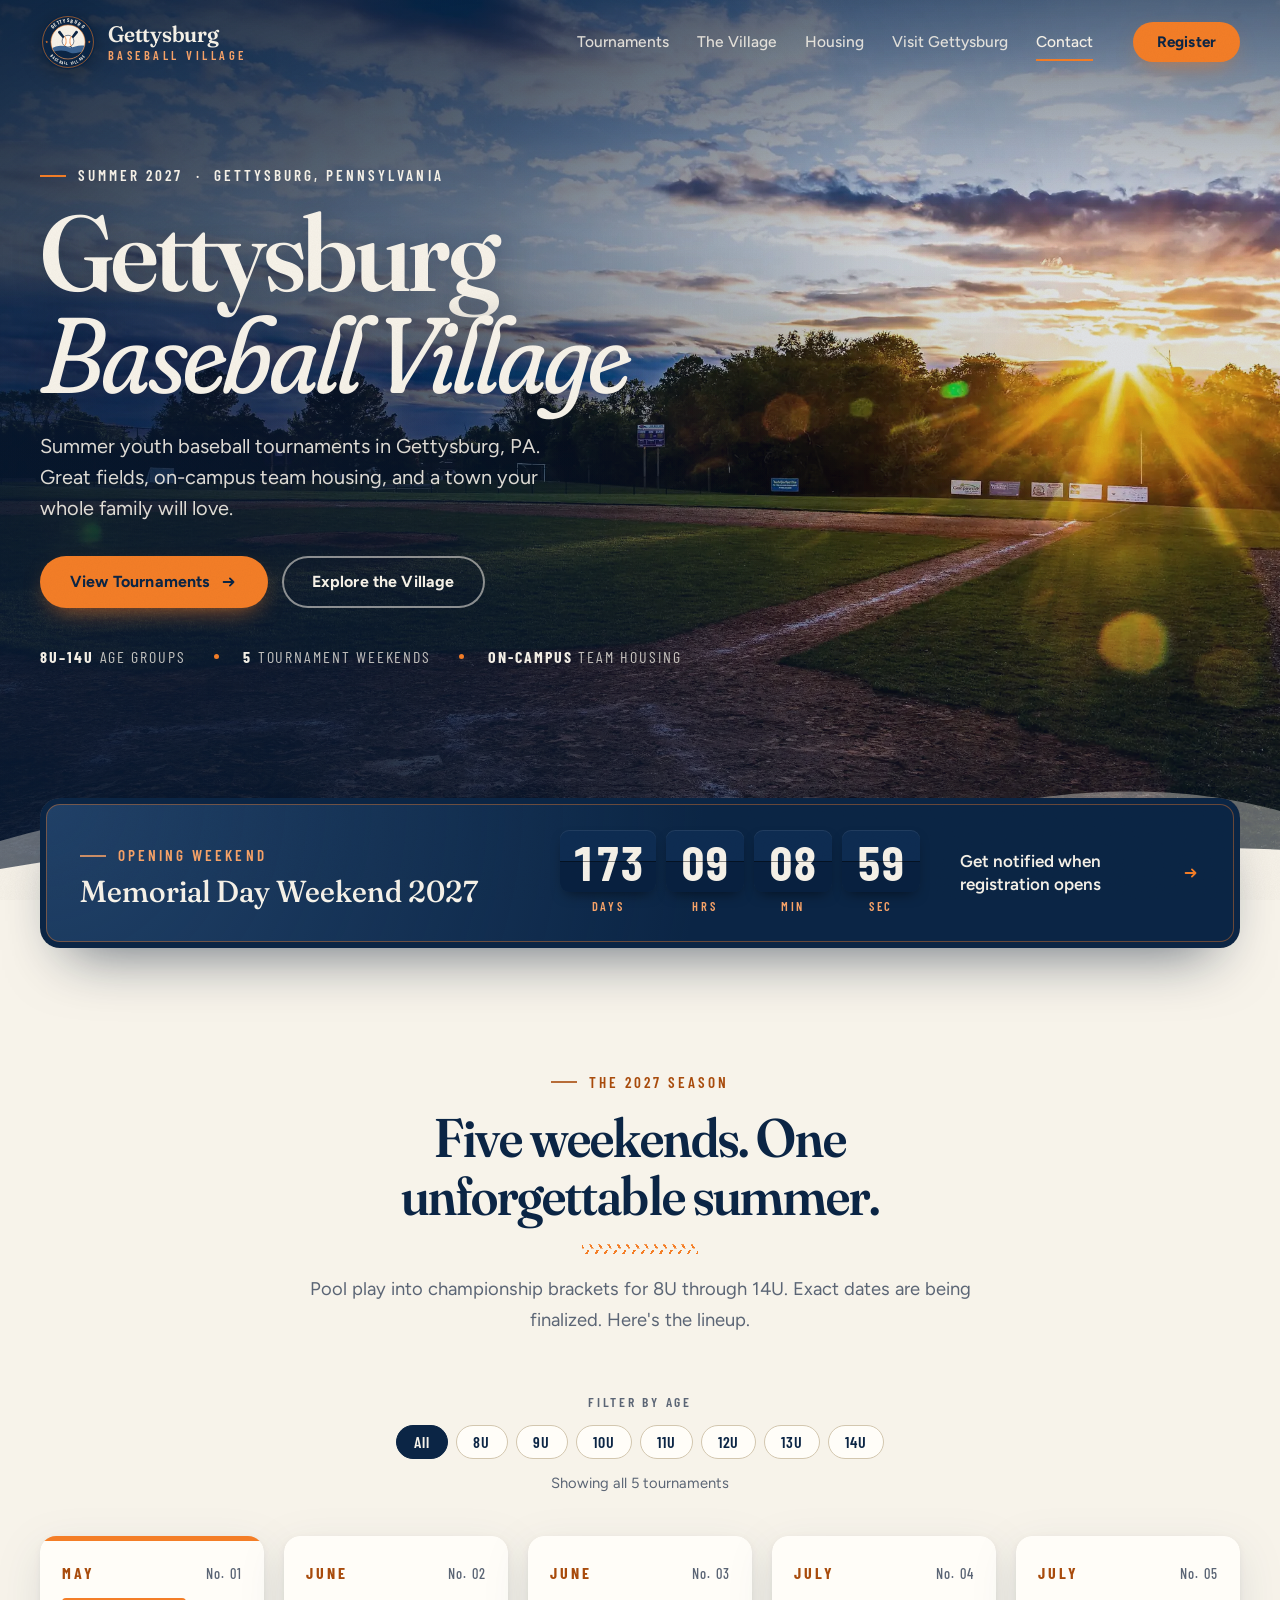
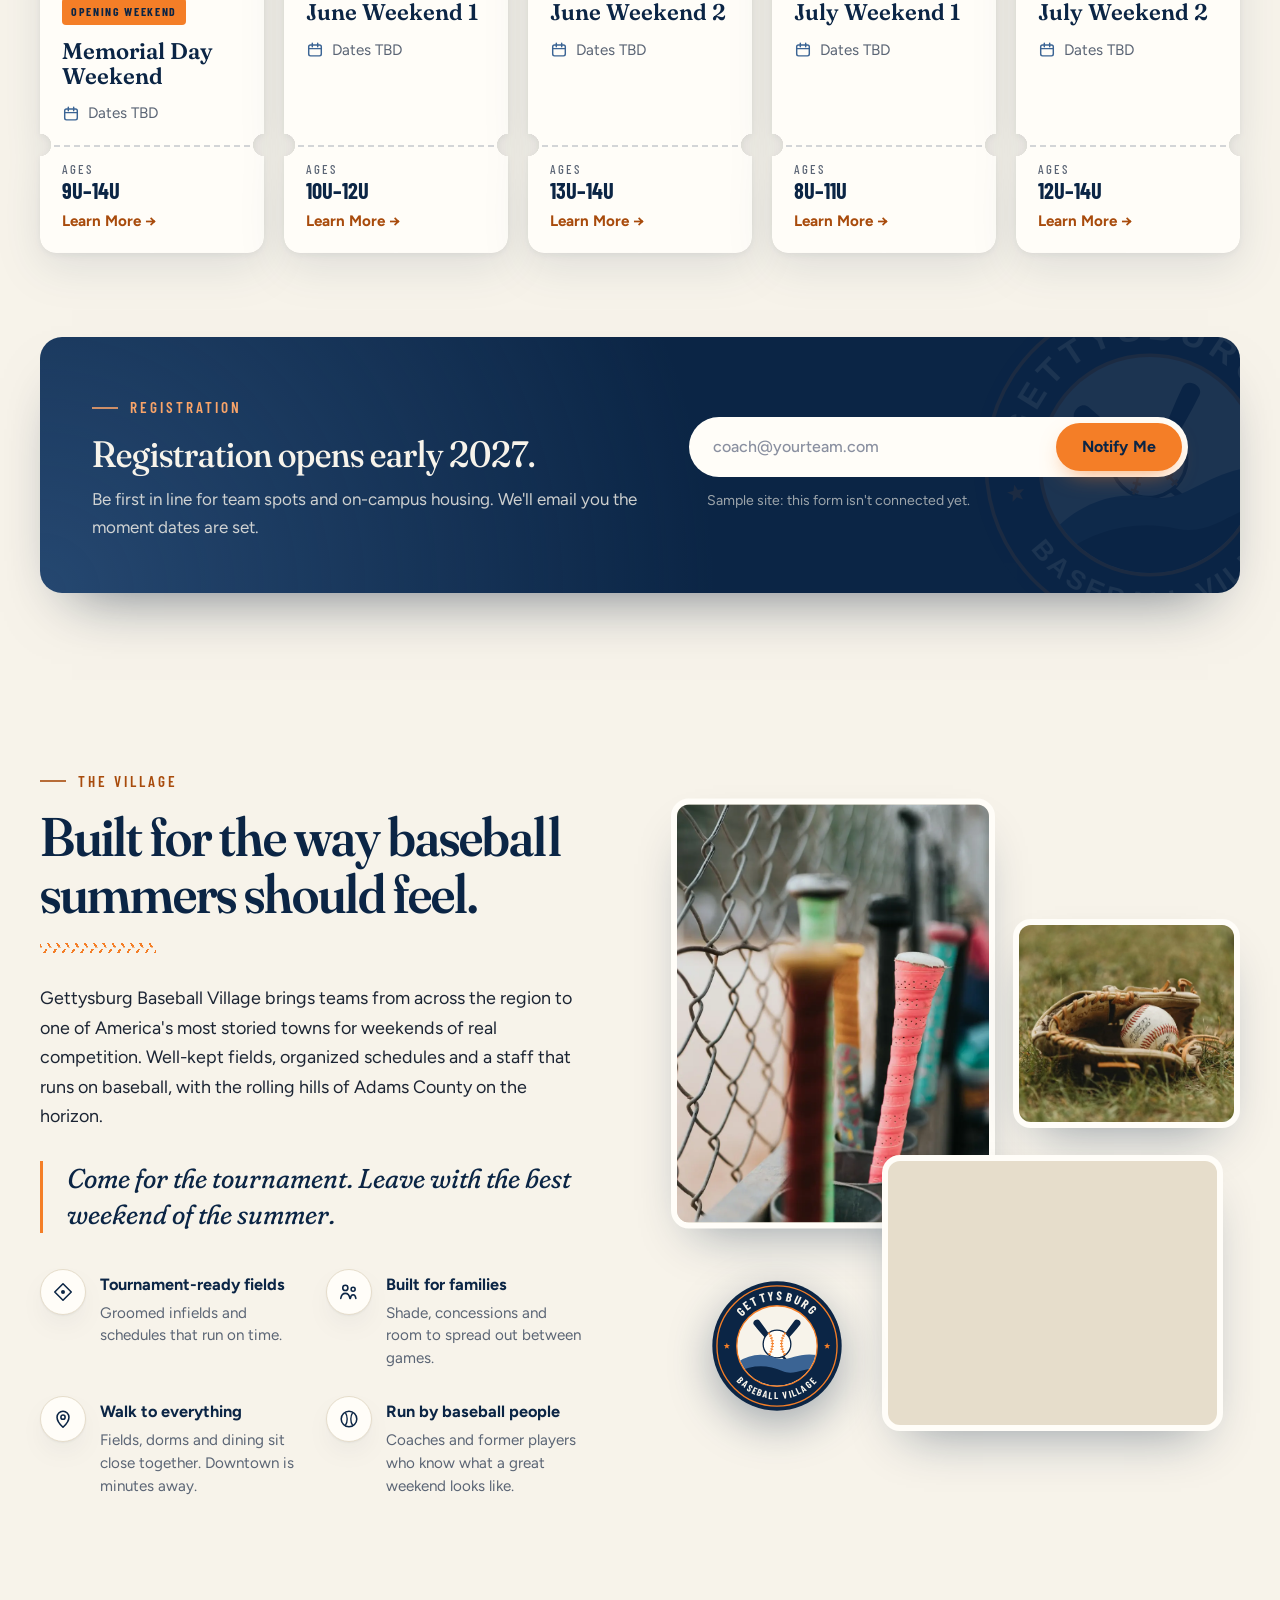
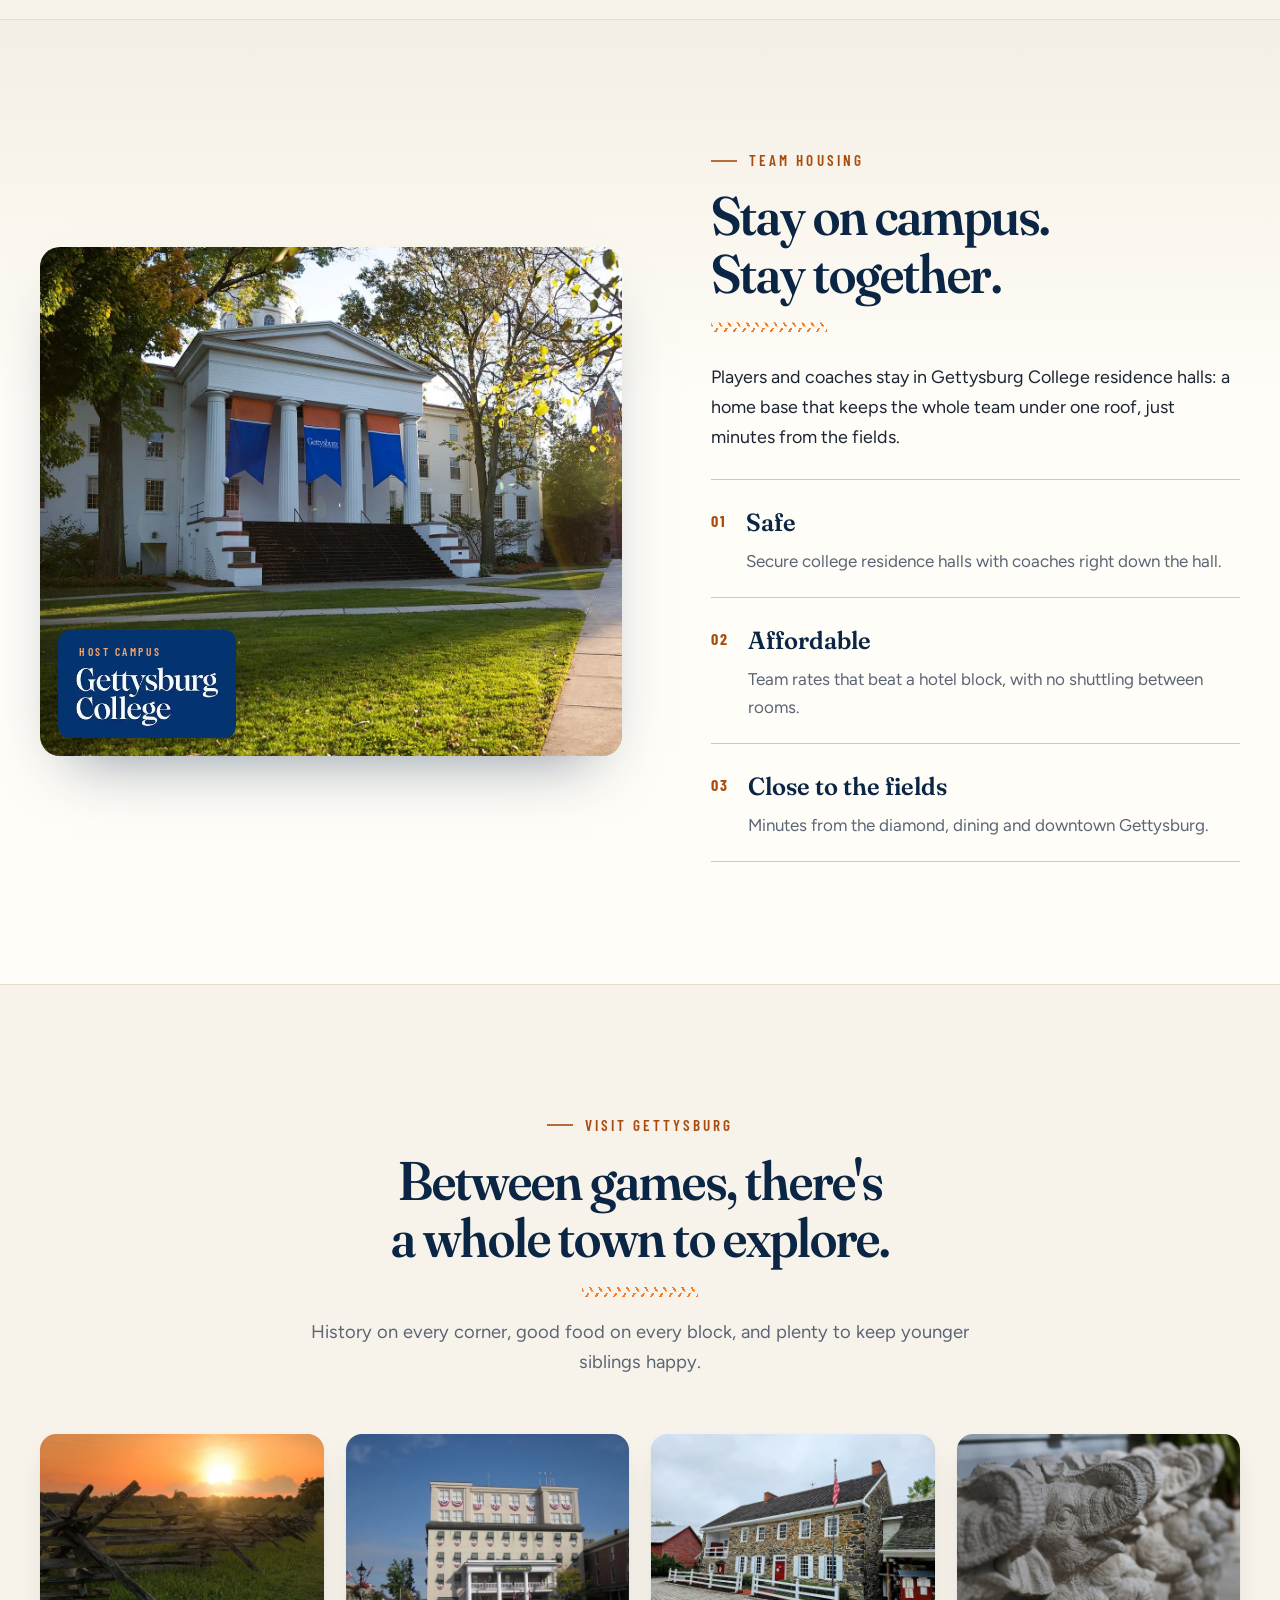
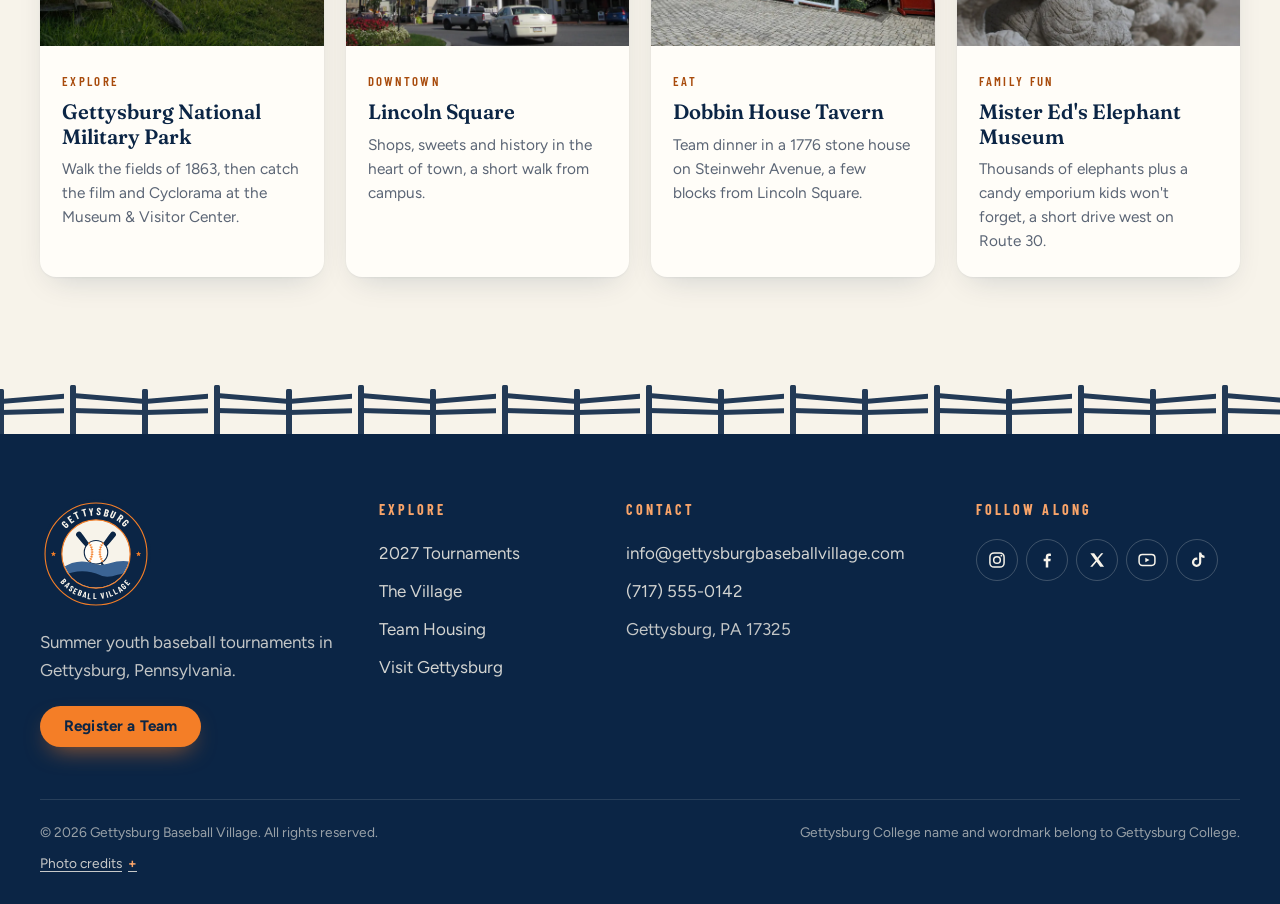
==== index.html @ ecc91bde "Gettysburg Baseball Village sample homepage One-page static site for a summer youth baseball tournam" ====
<!DOCTYPE html>
<html lang="en">
<head>
  <meta charset="UTF-8" />
  <meta name="viewport" content="width=device-width, initial-scale=1.0" />
  <meta name="theme-color" content="#0B2545" />
  <title>Gettysburg Baseball Village | Summer Youth Baseball Tournaments in Gettysburg, PA</title>
  <meta name="description" content="Five summer tournament weekends for 8U–14U teams in Gettysburg, PA. Tournament-ready fields, on-campus team housing at Gettysburg College, and a historic town families love." />
  <script>document.documentElement.classList.add('js');</script>

  <link rel="preconnect" href="https://fonts.googleapis.com" />
  <link rel="preconnect" href="https://fonts.gstatic.com" crossorigin />
  <link href="https://fonts.googleapis.com/css2?family=Barlow+Condensed:wght@500;600;700&family=Figtree:ital,wght@0,400..700;1,400..500&family=Fraunces:ital,opsz,wght,SOFT@0,9..144,300..800,0..100;1,9..144,300..700,0..100&display=swap" rel="stylesheet" />
  <link rel="preload" as="image" href="images/hero.webp" fetchpriority="high" />
  <link rel="stylesheet" href="css/styles.css" />

  <link rel="icon" type="image/svg+xml" href="./favicon.svg" />
  <link rel="icon" type="image/png" sizes="32x32" href="./favicon-32.png" />
  <link rel="apple-touch-icon" sizes="180x180" href="./apple-touch-icon.png" />

  <meta property="og:type" content="website" />
  <meta property="og:site_name" content="Gettysburg Baseball Village" />
  <meta property="og:title" content="Gettysburg Baseball Village | Summer Youth Baseball Tournaments" />
  <meta property="og:description" content="Five 2027 tournament weekends for 8U–14U. Great fields, on-campus team housing, and a town your whole family will love." />
  <meta property="og:url" content="https://ethan-goldstein.github.io/Gettysburg-Baseball-Village/" />
  <meta property="og:image" content="https://ethan-goldstein.github.io/Gettysburg-Baseball-Village/og.jpg" />
  <meta property="og:image:type" content="image/jpeg" />
  <meta property="og:image:width" content="1200" />
  <meta property="og:image:height" content="630" />
  <meta property="og:image:alt" content="Gettysburg Baseball Village badge over a ballfield at golden hour" />
  <meta name="twitter:card" content="summary_large_image" />
  <meta name="twitter:title" content="Gettysburg Baseball Village | Summer Youth Baseball Tournaments" />
  <meta name="twitter:description" content="Five 2027 tournament weekends for 8U–14U in Gettysburg, PA." />
  <meta name="twitter:image" content="https://ethan-goldstein.github.io/Gettysburg-Baseball-Village/og.jpg" />
  <meta name="twitter:image:alt" content="Gettysburg Baseball Village badge over a ballfield at golden hour" />
</head>
<body>
  <!-- Badge symbol, reused in header, footer and dialog -->
  <svg width="0" height="0" style="position:absolute" aria-hidden="true" focusable="false">
    <defs>
      <clipPath id="gbv-inner"><circle cx="100" cy="100" r="60"/></clipPath>
      <path id="gbv-arc-top" d="M30.5 100a69.5 69.5 0 0 1 139 0"/>
      <path id="gbv-arc-bottom" d="M19 100a81 81 0 0 0 162 0"/>
      <path id="gbv-star" d="M0-5l1.23 3.3 3.53.15L2 .65l.94 3.4L0 2.1l-2.94 1.95.94-3.4-2.76-2.2 3.53-.15z"/>
      <path id="gbv-bat" d="M-1.8 56V14c0-20-3.4-44-3.4-64 0-6 10.4-6 10.4 0 0 20-3.4 44-3.4 64v42z"/>
    </defs>
    <symbol id="gbv-badge" viewBox="0 0 200 200">
      <circle cx="100" cy="100" r="98" fill="#0B2545"/>
      <circle cx="100" cy="100" r="91" fill="none" stroke="#F47E27" stroke-width="2"/>
      <circle cx="100" cy="100" r="61" fill="#F7F3EA"/>
      <g clip-path="url(#gbv-inner)">
        <g fill="#0B2545">
          <g transform="translate(100 104) rotate(38)"><use href="#gbv-bat"/><ellipse cy="57" rx="3.6" ry="2.2"/></g>
          <g transform="translate(100 104) rotate(-38)"><use href="#gbv-bat"/><ellipse cy="57" rx="3.6" ry="2.2"/></g>
        </g>
        <circle cx="100" cy="97" r="21" fill="#FFFDF8" stroke="#0B2545" stroke-width="2"/>
        <g fill="none" stroke="#F47E27">
          <path d="M87.5 80c7.5 10 7.5 24 0 34M112.5 80c-7.5 10-7.5 24 0 34" stroke-width="1.4"/>
          <path d="M87.5 80c7.5 10 7.5 24 0 34M112.5 80c-7.5 10-7.5 24 0 34" stroke-width="4.6" stroke-dasharray="1.5 2.7"/>
        </g>
        <path fill="#3B6494" d="M38 126c20-14 40-16 60-8 18 7 34-10 64-4v56H38z"/>
        <path fill="#0B2545" d="M38 140c24-12 48-12 70-2 18 8 34-6 54-4v36H38z"/>
      </g>
      <circle cx="100" cy="100" r="61" fill="none" stroke="#F47E27" stroke-width="2"/>
      <g font-family="'Barlow Condensed','Arial Narrow',sans-serif" font-weight="700" fill="#F7F3EA" text-anchor="middle">
        <text font-size="19" letter-spacing="3.2"><textPath href="#gbv-arc-top" startOffset="50%">GETTYSBURG</textPath></text>
        <text font-size="15" letter-spacing="2.4"><textPath href="#gbv-arc-bottom" startOffset="50%">BASEBALL VILLAGE</textPath></text>
      </g>
      <g fill="#F47E27"><use href="#gbv-star" x="24" y="100"/><use href="#gbv-star" x="176" y="100"/></g>
    </symbol>
  </svg>

  <a href="#main" class="skip-link">Skip to main content</a>
  <div class="scroll-progress" aria-hidden="true"><span id="scrollProgress"></span></div>

  <!-- ============ HEADER ============ -->
  <header class="site-header" id="siteHeader">
    <div class="container header-inner">
      <a href="#top" class="brand" aria-label="Gettysburg Baseball Village, back to top">
        <svg class="brand-badge" aria-hidden="true"><use href="#gbv-badge"/></svg>
        <span class="brand-text">
          <span class="brand-name">Gettysburg</span>
          <span class="brand-sub">Baseball Village</span>
        </span>
      </a>

      <nav class="main-nav" aria-label="Primary">
        <ul>
          <li><a href="#tournaments">Tournaments</a></li>
          <li><a href="#village">The Village</a></li>
          <li><a href="#housing">Housing</a></li>
          <li><a href="#visit">Visit Gettysburg</a></li>
          <li><a href="#contact">Contact</a></li>
        </ul>
      </nav>

      <a href="#register" class="btn btn-orange btn-sm header-cta">Register</a>

      <button class="menu-toggle" id="menuToggle" aria-expanded="false" aria-controls="mobileMenu">
        <span class="sr-only">Open menu</span>
        <span class="menu-bars" aria-hidden="true"><span></span><span></span></span>
      </button>
    </div>
  </header>

  <div class="mobile-menu" id="mobileMenu" hidden>
    <nav aria-label="Mobile">
      <ul>
        <li><a href="#tournaments">Tournaments</a></li>
        <li><a href="#village">The Village</a></li>
        <li><a href="#housing">Housing</a></li>
        <li><a href="#visit">Visit Gettysburg</a></li>
        <li><a href="#contact">Contact</a></li>
      </ul>
      <a href="#register" class="btn btn-orange">Register a Team</a>
    </nav>
  </div>

  <main id="main">
    <!-- ============ HERO ============ -->
    <section class="hero" id="top" aria-labelledby="hero-title">
      <div class="hero-media" data-parallax="0.25">
        <img src="images/hero.webp" alt="Golden-hour sun setting behind the trees beyond a baseball infield" width="2400" height="1600" fetchpriority="high" decoding="async" />
      </div>
      <div class="hero-shade" aria-hidden="true"></div>

      <div class="container hero-content">
        <p class="eyebrow eyebrow-light hero-anim" style="--i:0">Summer 2027 &nbsp;·&nbsp; Gettysburg, Pennsylvania</p>
        <h1 id="hero-title" class="hero-title hero-anim" style="--i:1">
          <span>Gettysburg</span>
          <em>Baseball Village</em>
        </h1>
        <p class="hero-tagline hero-anim" style="--i:2">Summer youth baseball tournaments in Gettysburg, PA. Great fields, on-campus team housing, and a town your whole family will love.</p>
        <div class="hero-actions hero-anim" style="--i:3">
          <a href="#tournaments" class="btn btn-orange">View Tournaments
            <svg class="btn-arrow" viewBox="0 0 20 20" aria-hidden="true"><path d="M4 10h11m-4-4 4 4-4 4" fill="none" stroke="currentColor" stroke-width="2" stroke-linecap="round" stroke-linejoin="round"/></svg>
          </a>
          <a href="#village" class="btn btn-ghost">Explore the Village</a>
        </div>
        <ul class="hero-facts hero-anim" style="--i:4">
          <li><strong>8U–14U</strong> age groups</li>
          <li><strong>5</strong> tournament weekends</li>
          <li><strong>On-campus</strong> team housing</li>
        </ul>
      </div>

      <svg class="hero-hills" viewBox="0 0 1440 160" preserveAspectRatio="none" aria-hidden="true">
        <path class="hill-back" data-parallax="-0.06" d="M0 92c120-34 260-58 420-40 150 17 250 52 410 46 170-6 270-58 420-62 80-2 140 8 190 22V360H0z"/>
        <path class="hill-front" d="M0 124c160-30 320-36 480-18 140 15 260 38 420 30 180-9 330-46 540-34V160H0z"/>
      </svg>
    </section>

    <!-- ============ COUNTDOWN ============ -->
    <section class="countdown-wrap" aria-labelledby="countdown-title">
      <div class="container">
        <div class="scoreboard reveal" id="scoreboard">
          <div class="scoreboard-label">
            <p class="eyebrow eyebrow-orange">Opening Weekend</p>
            <h2 id="countdown-title" class="scoreboard-title">Memorial Day Weekend 2027</h2>
          </div>
          <div class="scoreboard-tiles" id="countdown" role="timer" aria-label="Time until opening weekend">
            <div class="tile"><span class="tile-num" data-unit="days">---</span><span class="tile-label">Days</span></div>
            <div class="tile"><span class="tile-num" data-unit="hours">--</span><span class="tile-label">Hrs</span></div>
            <div class="tile"><span class="tile-num" data-unit="minutes">--</span><span class="tile-label">Min</span></div>
            <div class="tile"><span class="tile-num" data-unit="seconds">--</span><span class="tile-label">Sec</span></div>
          </div>
          <a href="#register" class="scoreboard-link">Get notified when registration opens
            <svg viewBox="0 0 20 20" aria-hidden="true"><path d="M4 10h11m-4-4 4 4-4 4" fill="none" stroke="currentColor" stroke-width="2" stroke-linecap="round" stroke-linejoin="round"/></svg>
          </a>
        </div>
      </div>
    </section>

    <!-- ============ TOURNAMENTS ============ -->
    <section class="section tournaments" id="tournaments" aria-labelledby="tournaments-title">
      <div class="container">
        <header class="section-head reveal">
          <p class="eyebrow">The 2027 Season</p>
          <h2 id="tournaments-title" class="section-title">Five weekends. One unforgettable summer.</h2>
          <span class="stitch" aria-hidden="true"></span>
          <p class="section-lead">Pool play into championship brackets for 8U through 14U. Exact dates are being finalized. Here's the lineup.</p>
        </header>

        <div class="age-filter reveal" role="group" aria-label="Filter tournaments by age group">
          <span class="age-filter-label">Filter by age</span>
          <div class="chips" id="ageChips">
            <button class="chip is-active" aria-pressed="true" data-age="all">All</button>
            <button class="chip" aria-pressed="false" data-age="8">8U</button>
            <button class="chip" aria-pressed="false" data-age="9">9U</button>
            <button class="chip" aria-pressed="false" data-age="10">10U</button>
            <button class="chip" aria-pressed="false" data-age="11">11U</button>
            <button class="chip" aria-pressed="false" data-age="12">12U</button>
            <button class="chip" aria-pressed="false" data-age="13">13U</button>
            <button class="chip" aria-pressed="false" data-age="14">14U</button>
          </div>
          <p class="filter-status" id="filterStatus" aria-live="polite">Showing all 5 tournaments</p>
        </div>

        <ol class="tickets" id="tickets">
          <li class="ticket-wrap reveal" style="--d:0" data-min="9" data-max="14">
            <article class="ticket is-featured">
              <div class="ticket-main">
                <div class="ticket-top"><span class="ticket-month">May</span><span class="ticket-no">No. 01</span></div>
                <span class="ticket-flag">Opening Weekend</span>
                <h3 class="ticket-name">Memorial Day Weekend</h3>
                <p class="ticket-date"><svg viewBox="0 0 20 20" aria-hidden="true"><rect x="3" y="4.5" width="14" height="12" rx="2" fill="none" stroke="currentColor" stroke-width="1.6"/><path d="M3 8.5h14M7 2.5v4M13 2.5v4" stroke="currentColor" stroke-width="1.6" stroke-linecap="round"/></svg>Dates TBD</p>
              </div>
              <div class="ticket-stub">
                <p class="ticket-ages"><span>Ages</span> 9U–14U</p>
                <a href="#register" class="ticket-more" data-tournament="0">Learn More <span aria-hidden="true">→</span><span class="sr-only"> about Memorial Day Weekend</span></a>
              </div>
            </article>
          </li>
          <li class="ticket-wrap reveal" style="--d:1" data-min="10" data-max="12">
            <article class="ticket">
              <div class="ticket-main">
                <div class="ticket-top"><span class="ticket-month">June</span><span class="ticket-no">No. 02</span></div>
                <h3 class="ticket-name">June Weekend&nbsp;1</h3>
                <p class="ticket-date"><svg viewBox="0 0 20 20" aria-hidden="true"><rect x="3" y="4.5" width="14" height="12" rx="2" fill="none" stroke="currentColor" stroke-width="1.6"/><path d="M3 8.5h14M7 2.5v4M13 2.5v4" stroke="currentColor" stroke-width="1.6" stroke-linecap="round"/></svg>Dates TBD</p>
              </div>
              <div class="ticket-stub">
                <p class="ticket-ages"><span>Ages</span> 10U–12U</p>
                <a href="#register" class="ticket-more" data-tournament="1">Learn More <span aria-hidden="true">→</span><span class="sr-only"> about June Weekend 1</span></a>
              </div>
            </article>
          </li>
          <li class="ticket-wrap reveal" style="--d:2" data-min="13" data-max="14">
            <article class="ticket">
              <div class="ticket-main">
                <div class="ticket-top"><span class="ticket-month">June</span><span class="ticket-no">No. 03</span></div>
                <h3 class="ticket-name">June Weekend&nbsp;2</h3>
                <p class="ticket-date"><svg viewBox="0 0 20 20" aria-hidden="true"><rect x="3" y="4.5" width="14" height="12" rx="2" fill="none" stroke="currentColor" stroke-width="1.6"/><path d="M3 8.5h14M7 2.5v4M13 2.5v4" stroke="currentColor" stroke-width="1.6" stroke-linecap="round"/></svg>Dates TBD</p>
              </div>
              <div class="ticket-stub">
                <p class="ticket-ages"><span>Ages</span> 13U–14U</p>
                <a href="#register" class="ticket-more" data-tournament="2">Learn More <span aria-hidden="true">→</span><span class="sr-only"> about June Weekend 2</span></a>
              </div>
            </article>
          </li>
          <li class="ticket-wrap reveal" style="--d:3" data-min="8" data-max="11">
            <article class="ticket">
              <div class="ticket-main">
                <div class="ticket-top"><span class="ticket-month">July</span><span class="ticket-no">No. 04</span></div>
                <h3 class="ticket-name">July Weekend&nbsp;1</h3>
                <p class="ticket-date"><svg viewBox="0 0 20 20" aria-hidden="true"><rect x="3" y="4.5" width="14" height="12" rx="2" fill="none" stroke="currentColor" stroke-width="1.6"/><path d="M3 8.5h14M7 2.5v4M13 2.5v4" stroke="currentColor" stroke-width="1.6" stroke-linecap="round"/></svg>Dates TBD</p>
              </div>
              <div class="ticket-stub">
                <p class="ticket-ages"><span>Ages</span> 8U–11U</p>
                <a href="#register" class="ticket-more" data-tournament="3">Learn More <span aria-hidden="true">→</span><span class="sr-only"> about July Weekend 1</span></a>
              </div>
            </article>
          </li>
          <li class="ticket-wrap reveal" style="--d:4" data-min="12" data-max="14">
            <article class="ticket">
              <div class="ticket-main">
                <div class="ticket-top"><span class="ticket-month">July</span><span class="ticket-no">No. 05</span></div>
                <h3 class="ticket-name">July Weekend&nbsp;2</h3>
                <p class="ticket-date"><svg viewBox="0 0 20 20" aria-hidden="true"><rect x="3" y="4.5" width="14" height="12" rx="2" fill="none" stroke="currentColor" stroke-width="1.6"/><path d="M3 8.5h14M7 2.5v4M13 2.5v4" stroke="currentColor" stroke-width="1.6" stroke-linecap="round"/></svg>Dates TBD</p>
              </div>
              <div class="ticket-stub">
                <p class="ticket-ages"><span>Ages</span> 12U–14U</p>
                <a href="#register" class="ticket-more" data-tournament="4">Learn More <span aria-hidden="true">→</span><span class="sr-only"> about July Weekend 2</span></a>
              </div>
            </article>
          </li>
        </ol>

        <!-- Register band (target of every Register button) -->
        <div class="register reveal" id="register">
          <div class="register-copy">
            <p class="eyebrow eyebrow-orange">Registration</p>
            <h3 class="register-title">Registration opens early 2027.</h3>
            <p>Be first in line for team spots and on-campus housing. We'll email you the moment dates are set.</p>
          </div>
          <form class="register-form" id="registerForm" novalidate>
            <label for="regEmail" class="sr-only">Email address</label>
            <div class="field">
              <input type="email" id="regEmail" name="email" placeholder="coach@yourteam.com" autocomplete="email" required />
              <button type="submit" class="btn btn-orange">Notify Me</button>
            </div>
            <p class="form-note" id="formNote">Sample site: this form isn't connected yet.</p>
          </form>
        </div>
      </div>
    </section>

    <!-- ============ ABOUT THE VILLAGE ============ -->
    <section class="section village" id="village" aria-labelledby="village-title">
      <div class="container village-grid">
        <div class="village-copy">
          <header class="section-head section-head-left reveal">
            <p class="eyebrow">The Village</p>
            <h2 id="village-title" class="section-title">Built for the way baseball summers should feel.</h2>
            <span class="stitch" aria-hidden="true"></span>
          </header>
          <p class="reveal" style="--d:1">Gettysburg Baseball Village brings teams from across the region to one of America's most storied towns for weekends of real competition. Well-kept fields, organized schedules and a staff that runs on baseball, with the rolling hills of Adams County on the horizon.</p>
          <blockquote class="pull-quote reveal" style="--d:2">
            <p>Come for the tournament. Leave with the best weekend of the summer.</p>
          </blockquote>
          <ul class="features">
            <li class="feature reveal" style="--d:0">
              <span class="feature-icon" aria-hidden="true"><svg viewBox="0 0 24 24"><path d="M12 3 21 12l-9 9-9-9z" fill="none" stroke="currentColor" stroke-width="1.7" stroke-linejoin="round"/><circle cx="12" cy="12" r="2.2" fill="currentColor"/></svg></span>
              <div><h3>Tournament-ready fields</h3><p>Groomed infields and schedules that run on time.</p></div>
            </li>
            <li class="feature reveal" style="--d:1">
              <span class="feature-icon" aria-hidden="true"><svg viewBox="0 0 24 24"><circle cx="8" cy="7.5" r="2.8" fill="none" stroke="currentColor" stroke-width="1.7"/><circle cx="16.5" cy="9" r="2.2" fill="none" stroke="currentColor" stroke-width="1.7"/><path d="M3 19c.6-3.6 2.6-5.5 5-5.5s4.4 1.9 5 5.5M13.5 19c.4-2.6 1.6-4 3-4s2.6 1.4 3 4" fill="none" stroke="currentColor" stroke-width="1.7" stroke-linecap="round"/></svg></span>
              <div><h3>Built for families</h3><p>Shade, concessions and room to spread out between games.</p></div>
            </li>
            <li class="feature reveal" style="--d:2">
              <span class="feature-icon" aria-hidden="true"><svg viewBox="0 0 24 24"><path d="M12 21s-6.5-6-6.5-11a6.5 6.5 0 0 1 13 0c0 5-6.5 11-6.5 11z" fill="none" stroke="currentColor" stroke-width="1.7" stroke-linejoin="round"/><circle cx="12" cy="10" r="2.3" fill="none" stroke="currentColor" stroke-width="1.7"/></svg></span>
              <div><h3>Walk to everything</h3><p>Fields, dorms and dining sit close together. Downtown is minutes away.</p></div>
            </li>
            <li class="feature reveal" style="--d:3">
              <span class="feature-icon" aria-hidden="true"><svg viewBox="0 0 24 24"><circle cx="12" cy="12" r="8.5" fill="none" stroke="currentColor" stroke-width="1.7"/><path d="M8.2 5.2c2.4 3.6 2.4 10 0 13.6M15.8 5.2c-2.4 3.6-2.4 10 0 13.6" fill="none" stroke="currentColor" stroke-width="1.5"/></svg></span>
              <div><h3>Run by baseball people</h3><p>Coaches and former players who know what a great weekend looks like.</p></div>
            </li>
          </ul>
        </div>

        <div class="mosaic" aria-label="Scenes from the Village">
          <figure class="mosaic-item m1 reveal" data-parallax="-0.05">
            <img src="images/village-1.webp" alt="Bats with colorful grips lined up along a chain-link dugout fence" width="900" height="1200" loading="lazy" decoding="async" />
          </figure>
          <figure class="mosaic-item m2 reveal" style="--d:1" data-parallax="0.06">
            <img src="images/village-2.webp" alt="A baseball resting in a worn leather glove on the grass" width="1200" height="960" loading="lazy" decoding="async" />
          </figure>
          <figure class="mosaic-item m3 reveal" style="--d:2" data-parallax="-0.03">
            <img src="images/village-3.webp" alt="A ballfield with wooded hills rising beyond the outfield fence" width="1200" height="975" loading="lazy" decoding="async" />
          </figure>
          <div class="mosaic-badge reveal" style="--d:3" aria-hidden="true"><svg><use href="#gbv-badge"/></svg></div>
        </div>
      </div>
    </section>

    <!-- ============ TEAM HOUSING ============ -->
    <section class="section housing" id="housing" aria-labelledby="housing-title">
      <div class="container housing-grid">
        <figure class="housing-photo wipe">
          <img src="images/campus.webp" alt="Pennsylvania Hall, with its white columns and orange-and-blue banners, on the Gettysburg College campus" width="1300" height="1138" loading="lazy" decoding="async" />
          <figcaption class="housing-caption">
            <span class="caption-label">Host campus</span>
            <img src="images/gettysburg-college-wordmark.png" alt="Gettysburg College" width="288" height="130" loading="lazy" decoding="async" class="college-mark" />
          </figcaption>
        </figure>
        <div class="housing-copy">
          <header class="section-head section-head-left reveal">
            <p class="eyebrow">Team Housing</p>
            <h2 id="housing-title" class="section-title">Stay on campus. Stay together.</h2>
            <span class="stitch" aria-hidden="true"></span>
          </header>
          <p class="reveal" style="--d:1">Players and coaches stay in Gettysburg College residence halls: a home base that keeps the whole team under one roof, just minutes from the fields.</p>
          <ol class="pillars">
            <li class="pillar reveal" style="--d:1">
              <span class="pillar-no">01</span>
              <div><h3>Safe</h3><p>Secure college residence halls with coaches right down the hall.</p></div>
            </li>
            <li class="pillar reveal" style="--d:2">
              <span class="pillar-no">02</span>
              <div><h3>Affordable</h3><p>Team rates that beat a hotel block, with no shuttling between rooms.</p></div>
            </li>
            <li class="pillar reveal" style="--d:3">
              <span class="pillar-no">03</span>
              <div><h3>Close to the fields</h3><p>Minutes from the diamond, dining and downtown Gettysburg.</p></div>
            </li>
          </ol>
        </div>
      </div>
    </section>

    <!-- ============ VISIT GETTYSBURG ============ -->
    <section class="section visit" id="visit" aria-labelledby="visit-title">
      <div class="container">
        <header class="section-head reveal">
          <p class="eyebrow">Visit Gettysburg</p>
          <h2 id="visit-title" class="section-title">Between games, there's a whole town to explore.</h2>
          <span class="stitch" aria-hidden="true"></span>
          <p class="section-lead">History on every corner, good food on every block, and plenty to keep younger siblings happy.</p>
        </header>

        <div class="visit-grid">
          <article class="visit-card reveal" style="--d:0">
            <div class="visit-img"><img src="images/visit-battlefield.webp" alt="A split-rail fence along Wheatfield Road on the Gettysburg battlefield at sunset" width="1200" height="900" loading="lazy" decoding="async" /></div>
            <div class="visit-body">
              <span class="visit-tag">Explore</span>
              <h3>Gettysburg National Military Park</h3>
              <p>Walk the fields of 1863, then catch the film and Cyclorama at the Museum &amp; Visitor Center.</p>
            </div>
          </article>
          <article class="visit-card reveal" style="--d:1">
            <div class="visit-img"><img src="images/visit-downtown.webp" alt="The Gettysburg Hotel on Lincoln Square, draped in red, white and blue bunting" width="1200" height="900" loading="lazy" decoding="async" /></div>
            <div class="visit-body">
              <span class="visit-tag">Downtown</span>
              <h3>Lincoln Square</h3>
              <p>Shops, sweets and history in the heart of town, a short walk from campus.</p>
            </div>
          </article>
          <article class="visit-card reveal" style="--d:2">
            <div class="visit-img"><img src="images/visit-eat.webp" alt="The stone exterior of the Dobbin House Tavern" width="1200" height="900" loading="lazy" decoding="async" /></div>
            <div class="visit-body">
              <span class="visit-tag">Eat</span>
              <h3>Dobbin House Tavern</h3>
              <p>Team dinner in a 1776 stone house on Steinwehr Avenue, a few blocks from Lincoln Square.</p>
            </div>
          </article>
          <article class="visit-card reveal" style="--d:3">
            <div class="visit-img"><img src="images/visit-family.webp" alt="Rows of elephant figurines at Mister Ed's Elephant Museum" width="1200" height="900" loading="lazy" decoding="async" /></div>
            <div class="visit-body">
              <span class="visit-tag">Family fun</span>
              <h3>Mister Ed's Elephant Museum</h3>
              <p>Thousands of elephants plus a candy emporium kids won't forget, a short drive west on Route 30.</p>
            </div>
          </article>
        </div>
      </div>
    </section>
  </main>

  <!-- ============ FOOTER ============ -->
  <footer class="site-footer" id="contact">
    <svg class="fence" viewBox="0 0 1440 56" preserveAspectRatio="xMidYMax slice" aria-hidden="true">
      <defs>
        <pattern id="rail" width="144" height="56" patternUnits="userSpaceOnUse">
          <g fill="#0B2545">
            <rect x="6" y="6" width="6" height="50" rx="1.5"/>
            <rect x="78" y="10" width="6" height="46" rx="1.5"/>
            <path d="M9 14 81 20l0 5-72-6zM9 29l72 2v5l-72-2zM81 20l72-6v5l-72 6zM81 31l72-2v5l-72 2z"/>
          </g>
        </pattern>
      </defs>
      <rect width="1440" height="56" fill="url(#rail)" opacity=".9"/>
    </svg>

    <div class="footer-main">
      <div class="container footer-grid">
        <div class="footer-brand">
          <svg class="footer-badge" aria-hidden="true"><use href="#gbv-badge"/></svg>
          <p>Summer youth baseball tournaments in Gettysburg, Pennsylvania.</p>
          <a href="#register" class="btn btn-orange btn-sm">Register a Team</a>
        </div>

        <div class="footer-col">
          <h2 class="footer-head">Explore</h2>
          <ul>
            <li><a href="#tournaments">2027 Tournaments</a></li>
            <li><a href="#village">The Village</a></li>
            <li><a href="#housing">Team Housing</a></li>
            <li><a href="#visit">Visit Gettysburg</a></li>
          </ul>
        </div>

        <div class="footer-col">
          <h2 class="footer-head">Contact</h2>
          <ul class="contact-list">
            <li><a href="mailto:info@gettysburgbaseballvillage.com">info@gettysburgbaseballvillage.com</a></li>
            <li><a href="tel:+17175550142">(717) 555-0142</a></li>
            <li>Gettysburg, PA 17325</li>
          </ul>
        </div>

        <div class="footer-col">
          <h2 class="footer-head">Follow along</h2>
          <ul class="socials">
            <li><a href="#" aria-label="Instagram"><svg viewBox="0 0 24 24" aria-hidden="true"><rect x="3.5" y="3.5" width="17" height="17" rx="5" fill="none" stroke="currentColor" stroke-width="1.8"/><circle cx="12" cy="12" r="4" fill="none" stroke="currentColor" stroke-width="1.8"/><circle cx="17.2" cy="6.8" r="1.1" fill="currentColor"/></svg></a></li>
            <li><a href="#" aria-label="Facebook"><svg viewBox="0 0 24 24" aria-hidden="true"><path d="M13.5 21v-7.5h2.6l.4-3h-3V8.6c0-.9.3-1.5 1.6-1.5h1.6V4.4c-.3 0-1.2-.1-2.3-.1-2.3 0-3.9 1.4-3.9 4v2.2H8v3h2.5V21z" fill="currentColor"/></svg></a></li>
            <li><a href="#" aria-label="X"><svg viewBox="0 0 24 24" aria-hidden="true"><path d="M4 4h4.6l3.9 5.4L17 4h2.6l-5.9 6.9L20.5 20h-4.6l-4.3-5.9L6.5 20H3.9l6.4-7.4z" fill="currentColor"/></svg></a></li>
            <li><a href="#" aria-label="YouTube"><svg viewBox="0 0 24 24" aria-hidden="true"><rect x="2.5" y="5.5" width="19" height="13" rx="4" fill="none" stroke="currentColor" stroke-width="1.8"/><path d="m10 9.2 5 2.8-5 2.8z" fill="currentColor"/></svg></a></li>
            <li><a href="#" aria-label="TikTok"><svg viewBox="0 0 24 24" aria-hidden="true"><path d="M14.5 3h2.6c.3 2.2 1.6 3.6 3.9 3.8v2.7c-1.5 0-2.8-.4-3.9-1.2v6.4a5.6 5.6 0 1 1-5.6-5.6c.3 0 .6 0 .9.1v2.8a2.9 2.9 0 1 0 2.1 2.8z" fill="currentColor"/></svg></a></li>
          </ul>
        </div>
      </div>

      <div class="container footer-bottom">
        <p>© 2026 Gettysburg Baseball Village. All rights reserved.</p>
        <p>Gettysburg College name and wordmark belong to Gettysburg College.</p>
        <details class="credits">
          <summary>Photo credits</summary>
          <ul>
            <li>Hero: <a href="https://commons.wikimedia.org/wiki/File:Diamond_Sunset_(52888144632).jpg" target="_blank" rel="noopener noreferrer">“Diamond Sunset”</a> by Andrew Parlette, <a href="https://creativecommons.org/licenses/by/2.0" target="_blank" rel="noopener noreferrer">CC BY 2.0</a></li>
            <li>Ballfield: <a href="https://commons.wikimedia.org/wiki/File:Baseball_field_Catoctin_High_School_Thurmont_MD_2025-08-31_14-05-42.jpg" target="_blank" rel="noopener noreferrer">“Baseball field, Catoctin High School, Thurmont MD”</a> by G. Edward Johnson, <a href="https://creativecommons.org/licenses/by/4.0" target="_blank" rel="noopener noreferrer">CC BY 4.0</a></li>
            <li>Bats: <a href="https://unsplash.com/photos/colorful-baseball-bats-lined-up-next-to-a-chain-link-fence-Et0TFoxN6Zw" target="_blank" rel="noopener noreferrer">Nathan Dumlao</a> on Unsplash</li>
            <li>Glove: <a href="https://unsplash.com/photos/a-baseball-rests-in-a-mitt-on-the-grass-GtlgP9a_OpY" target="_blank" rel="noopener noreferrer">Josh Collesano</a> on Unsplash</li>
            <li>Campus: <a href="https://commons.wikimedia.org/wiki/File:Pennsylvania_Hall_in_the_spring.jpg" target="_blank" rel="noopener noreferrer">“Pennsylvania Hall in the spring”</a> by Smb51095, <a href="https://creativecommons.org/licenses/by-sa/4.0" target="_blank" rel="noopener noreferrer">CC BY-SA 4.0</a></li>
            <li>Battlefield: <a href="https://commons.wikimedia.org/wiki/File:Sunset_Along_Wheatfield_Road_(48581440387).jpg" target="_blank" rel="noopener noreferrer">“Sunset Along Wheatfield Road”</a> by John Brighenti, <a href="https://creativecommons.org/licenses/by/2.0" target="_blank" rel="noopener noreferrer">CC BY 2.0</a></li>
            <li>Lincoln Square: <a href="https://commons.wikimedia.org/wiki/File:Gettysburg,_Pennsylvania_(6286100128).jpg" target="_blank" rel="noopener noreferrer">“Gettysburg, Pennsylvania”</a> by Doug Kerr, <a href="https://creativecommons.org/licenses/by-sa/2.0" target="_blank" rel="noopener noreferrer">CC BY-SA 2.0</a></li>
            <li>Dobbin House: <a href="https://commons.wikimedia.org/wiki/File:Dobbin_House.jpg" target="_blank" rel="noopener noreferrer">“Dobbin House”</a> by Upstateherd, <a href="https://creativecommons.org/licenses/by-sa/4.0" target="_blank" rel="noopener noreferrer">CC BY-SA 4.0</a></li>
            <li>Mister Ed's: <a href="https://commons.wikimedia.org/wiki/File:2012-366-249_In_Formation_(7942816840).jpg" target="_blank" rel="noopener noreferrer">“In Formation”</a> by Alan Levine (cogdogblog), <a href="https://creativecommons.org/licenses/by/2.0" target="_blank" rel="noopener noreferrer">CC BY 2.0</a></li>
          </ul>
          <p>Photos cropped and resized. Adapted CC BY-SA photos are shared under the same license. Commons photos via Wikimedia Commons.</p>
        </details>
      </div>
    </div>
  </footer>

  <!-- Tournament details dialog -->
  <dialog class="t-dialog" id="tDialog" aria-labelledby="tDialogTitle">
    <div class="t-dialog-inner">
      <button class="t-close" id="tClose" aria-label="Close details">
        <svg viewBox="0 0 20 20" aria-hidden="true"><path d="m5 5 10 10M15 5 5 15" stroke="currentColor" stroke-width="2" stroke-linecap="round"/></svg>
      </button>
      <div class="t-dialog-head">
        <svg class="t-badge" aria-hidden="true"><use href="#gbv-badge"/></svg>
        <div>
          <p class="eyebrow eyebrow-orange" id="tDialogMonth">May 2027</p>
          <h2 id="tDialogTitle">Memorial Day Weekend</h2>
        </div>
      </div>
      <dl class="t-facts">
        <div><dt>Dates</dt><dd>TBD, announced early 2027</dd></div>
        <div><dt>Age groups</dt><dd id="tDialogAges">9U–14U</dd></div>
        <div><dt>Format</dt><dd>Pool play into a championship bracket</dd></div>
        <div><dt>Check-in</dt><dd>Friday evening at the Village</dd></div>
        <div><dt>Housing</dt><dd>On-campus dorm rooms available for teams</dd></div>
      </dl>
      <p class="t-note">Sample details. Final tournament info is coming soon.</p>
      <a href="#register" class="btn btn-orange" id="tDialogCta">Get Notified</a>
    </div>
  </dialog>

  <script src="js/main.js" defer></script>
</body>
</html>
---- css/styles.css ----
/* =========================================================
   Gettysburg Baseball Village
   ========================================================= */

:root {
  --navy: #0B2545;
  --navy-deep: #071A33;
  --navy-soft: #3B6494;
  --cream: #F7F3EA;
  --paper: #FFFDF8;
  --sand: #E6DDCB;
  --sand-dark: #D3C7AF;
  --orange: #F47E27;
  --orange-hover: #FF8F3D;
  --orange-ink: #A84B0C;
  --orange-light: #F9A469;
  --ink: #1B2433;
  --muted: #5B6575;

  --serif: 'Fraunces', Georgia, 'Times New Roman', serif;
  --sans: 'Figtree', system-ui, -apple-system, 'Segoe UI', sans-serif;
  --cond: 'Barlow Condensed', 'Arial Narrow', sans-serif;

  --gutter: clamp(16px, 4vw, 32px);
  --radius: 16px;
  --header-h: 84px;
  --ease-out: cubic-bezier(.2, .7, .2, 1);
  --shadow-soft: 0 1px 2px rgba(11, 37, 69, .05), 0 12px 32px -12px rgba(11, 37, 69, .18);
}

/* ---------- Base ---------- */
*, *::before, *::after { box-sizing: border-box; }

html {
  scroll-behavior: smooth;
  -webkit-text-size-adjust: 100%;
}

body {
  margin: 0;
  background: var(--cream);
  color: var(--ink);
  font-family: var(--sans);
  font-size: 1.0625rem;
  line-height: 1.65;
  -webkit-font-smoothing: antialiased;
  -moz-osx-font-smoothing: grayscale;
  overflow-x: hidden;
}

/* faint paper grain */
body::after {
  content: "";
  position: fixed;
  inset: 0;
  pointer-events: none;
  z-index: 200;
  opacity: .07;
  mix-blend-mode: multiply;
  background-image: url("data:image/svg+xml,%3Csvg xmlns='http://www.w3.org/2000/svg' width='180' height='180'%3E%3Cfilter id='n'%3E%3CfeTurbulence type='fractalNoise' baseFrequency='.85' numOctaves='3' stitchTiles='stitch'/%3E%3CfeColorMatrix values='0 0 0 0 0.3 0 0 0 0 0.25 0 0 0 0 0.2 0 0 0 .9 0'/%3E%3C/filter%3E%3Crect width='100%25' height='100%25' filter='url(%23n)'/%3E%3C/svg%3E");
}

img, svg { display: block; max-width: 100%; }
img { height: auto; }

a { color: var(--orange-ink); text-underline-offset: 3px; }

h1, h2, h3 { margin: 0; }
p { margin: 0 0 1em; }

::selection { background: var(--orange); color: var(--navy); }

:focus-visible {
  outline: 3px solid var(--orange);
  outline-offset: 3px;
  border-radius: 6px;
}

.sr-only {
  position: absolute !important;
  width: 1px; height: 1px;
  padding: 0; margin: -1px;
  overflow: hidden;
  clip: rect(0 0 0 0);
  white-space: nowrap;
  border: 0;
}

.skip-link {
  position: fixed;
  top: 12px; left: 12px;
  z-index: 300;
  padding: 10px 18px;
  background: var(--orange);
  color: var(--navy);
  font-weight: 700;
  border-radius: 999px;
  text-decoration: none;
  transform: translateY(-160%);
  transition: transform .2s;
}
.skip-link:focus { transform: none; }

.container {
  width: 100%;
  max-width: calc(1200px + 2 * var(--gutter));
  margin-inline: auto;
  padding-inline: var(--gutter);
}

section[id], footer[id] { scroll-margin-top: 72px; }

/* ---------- Type helpers ---------- */
.eyebrow {
  display: inline-flex;
  align-items: center;
  gap: 12px;
  margin: 0 0 14px;
  font-family: var(--cond);
  font-weight: 600;
  font-size: .95rem;
  letter-spacing: .2em;
  text-transform: uppercase;
  color: var(--orange-ink);
}
.eyebrow::before {
  content: "";
  width: 26px;
  height: 2px;
  background: currentColor;
  opacity: .8;
}
.eyebrow-light { color: var(--cream); }
.eyebrow-light::before { background: var(--orange); opacity: 1; }
.eyebrow-orange { color: var(--orange-light); }

.section { padding: clamp(76px, 9.5vw, 132px) 0; }

.section-head {
  max-width: 760px;
  margin: 0 auto clamp(36px, 5vw, 56px);
  text-align: center;
}
.section-head .eyebrow { justify-content: center; }
.section-head-left { margin-inline: 0; margin-bottom: 30px; text-align: left; }
.section-head-left .eyebrow { justify-content: flex-start; }

.section-title {
  font-family: var(--serif);
  font-weight: 600;
  font-size: clamp(2.1rem, 4.4vw, 3.4rem);
  line-height: 1.06;
  letter-spacing: -.018em;
  color: var(--navy);
  font-variation-settings: "opsz" 120, "SOFT" 40;
  text-wrap: balance;
}

.section-lead {
  max-width: 58ch;
  margin: 20px auto 0;
  font-size: 1.15rem;
  color: var(--muted);
}

/* baseball-stitch underline that sews itself in */
.stitch {
  display: block;
  width: 116px;
  height: 10px;
  margin: 20px auto 0;
  background:
    repeating-linear-gradient(60deg, var(--orange) 0 2px, transparent 2px 8px) top / 100% 45% no-repeat,
    repeating-linear-gradient(-60deg, var(--orange) 0 2px, transparent 2px 8px) bottom / 100% 45% no-repeat;
  clip-path: inset(0 0 0 0);
}
.section-head-left .stitch { margin-left: 0; }
.js .stitch { clip-path: inset(0 100% 0 0); transition: clip-path 1.1s var(--ease-out) .35s; }
.js .is-in .stitch { clip-path: inset(0 0 0 0); }

/* ---------- Buttons ---------- */
.btn {
  position: relative;
  display: inline-flex;
  align-items: center;
  justify-content: center;
  gap: 10px;
  padding: 15px 28px;
  border: 2px solid transparent;
  border-radius: 999px;
  font: 700 1rem/1.1 var(--sans);
  letter-spacing: .01em;
  text-decoration: none;
  cursor: pointer;
  overflow: hidden;
  isolation: isolate;
  transition: transform .25s var(--ease-out), background-color .25s, border-color .25s, box-shadow .25s, color .25s;
}
.btn-orange {
  background: var(--orange);
  color: var(--navy);
  box-shadow: 0 10px 24px -10px rgba(244, 126, 39, .75);
}
.btn-orange::after {
  content: "";
  position: absolute;
  inset: 0;
  z-index: -1;
  background: linear-gradient(110deg, transparent 30%, rgba(255, 255, 255, .45) 50%, transparent 70%);
  transform: translateX(-120%);
  transition: transform .7s var(--ease-out);
}
.btn-orange:hover { background: var(--orange-hover); transform: translateY(-2px); box-shadow: 0 16px 30px -12px rgba(244, 126, 39, .85); }
.btn-orange:hover::after { transform: translateX(120%); }
.btn-ghost {
  color: var(--cream);
  border-color: rgba(247, 243, 234, .55);
  background: rgba(7, 26, 51, .15);
  backdrop-filter: blur(6px);
  -webkit-backdrop-filter: blur(6px);
}
.btn-ghost:hover { border-color: var(--cream); background: rgba(247, 243, 234, .14); transform: translateY(-2px); }
.btn-sm { padding: 10px 22px; font-size: .95rem; }
.btn-arrow { width: 18px; height: 18px; transition: transform .25s var(--ease-out); }
.btn:hover .btn-arrow { transform: translateX(4px); }

/* ---------- Scroll progress ---------- */
.scroll-progress {
  position: fixed;
  top: 0; left: 0; right: 0;
  height: 3px;
  z-index: 120;
  pointer-events: none;
}
.scroll-progress span {
  display: block;
  height: 100%;
  background: var(--orange);
  transform: scaleX(0);
  transform-origin: 0 50%;
}

/* ---------- Header ---------- */
.site-header {
  position: fixed;
  top: 0; left: 0; right: 0;
  z-index: 100;
  color: var(--cream);
  transition: background-color .35s, box-shadow .35s, backdrop-filter .35s;
}
.site-header.is-scrolled,
.menu-open .site-header {
  background: rgba(11, 37, 69, .94);
  backdrop-filter: blur(14px) saturate(140%);
  -webkit-backdrop-filter: blur(14px) saturate(140%);
  box-shadow: 0 10px 30px -18px rgba(0, 0, 0, .6);
}
.header-inner {
  display: flex;
  align-items: center;
  gap: 28px;
  height: var(--header-h);
  transition: height .35s var(--ease-out);
}
.is-scrolled .header-inner { height: 68px; }

.brand {
  display: flex;
  align-items: center;
  gap: 12px;
  color: inherit;
  text-decoration: none;
  margin-right: auto;
}
.brand-badge {
  width: 56px; height: 56px;
  flex: none;
  filter: drop-shadow(0 4px 10px rgba(0, 0, 0, .3));
  transition: width .35s var(--ease-out), height .35s var(--ease-out), transform .6s var(--ease-out);
}
.brand:hover .brand-badge { transform: rotate(-10deg); }
.is-scrolled .brand-badge { width: 46px; height: 46px; }
.brand-text { display: flex; flex-direction: column; line-height: 1; }
.brand-name {
  font-family: var(--serif);
  font-weight: 600;
  font-size: 1.4rem;
  letter-spacing: -.01em;
  font-variation-settings: "opsz" 72, "SOFT" 50;
}
.brand-sub {
  margin-top: 4px;
  font-family: var(--cond);
  font-weight: 600;
  font-size: .78rem;
  letter-spacing: .28em;
  text-transform: uppercase;
  color: var(--orange-light);
}

.main-nav ul {
  display: flex;
  gap: 4px;
  margin: 0; padding: 0;
  list-style: none;
}
.main-nav a {
  position: relative;
  display: block;
  padding: 8px 12px;
  color: var(--cream);
  font-weight: 500;
  font-size: .97rem;
  text-decoration: none;
  opacity: .88;
  transition: opacity .2s;
}
.main-nav a::after {
  content: "";
  position: absolute;
  left: 12px; right: 12px; bottom: 2px;
  height: 2px;
  background: var(--orange);
  transform: scaleX(0);
  transform-origin: 0 50%;
  transition: transform .3s var(--ease-out);
}
.main-nav a:hover, .main-nav a.is-active { opacity: 1; }
.main-nav a:hover::after, .main-nav a.is-active::after { transform: scaleX(1); }

.menu-toggle {
  display: none;
  width: 46px; height: 46px;
  margin-right: -8px;
  padding: 0;
  border: 0;
  background: none;
  color: var(--cream);
  cursor: pointer;
}
.menu-bars { position: relative; display: block; width: 24px; height: 12px; margin: 0 auto; }
.menu-bars span {
  position: absolute;
  left: 0; right: 0;
  height: 2px;
  border-radius: 2px;
  background: currentColor;
  transition: transform .35s var(--ease-out), top .35s var(--ease-out);
}
.menu-bars span:first-child { top: 0; }
.menu-bars span:last-child { top: 10px; }
.menu-toggle[aria-expanded="true"] .menu-bars span:first-child { top: 5px; transform: rotate(45deg); }
.menu-toggle[aria-expanded="true"] .menu-bars span:last-child { top: 5px; transform: rotate(-45deg); }

.mobile-menu {
  position: fixed;
  inset: 0;
  z-index: 90;
  display: flex;
  flex-direction: column;
  padding: calc(var(--header-h) + 32px) var(--gutter) 40px;
  background:
    radial-gradient(circle at 100% 100%, rgba(244, 126, 39, .22), transparent 50%),
    var(--navy);
  visibility: hidden;
  opacity: 0;
  transition: opacity .35s, visibility 0s linear .35s;
}
.mobile-menu.is-open { visibility: visible; opacity: 1; transition: opacity .35s; }
.mobile-menu ul { margin: 0 0 36px; padding: 0; list-style: none; }
.mobile-menu li {
  border-bottom: 1px solid rgba(247, 243, 234, .12);
  opacity: 0;
  transform: translateY(16px);
  transition: opacity .4s, transform .5s var(--ease-out);
}
.mobile-menu.is-open li { opacity: 1; transform: none; }
.mobile-menu.is-open li:nth-child(2) { transition-delay: .05s; }
.mobile-menu.is-open li:nth-child(3) { transition-delay: .1s; }
.mobile-menu.is-open li:nth-child(4) { transition-delay: .15s; }
.mobile-menu.is-open li:nth-child(5) { transition-delay: .2s; }
.mobile-menu a:not(.btn) {
  display: block;
  padding: 16px 0;
  color: var(--cream);
  font-family: var(--serif);
  font-size: 2rem;
  font-weight: 500;
  text-decoration: none;
}
.mobile-menu .btn { align-self: flex-start; }
.menu-open { overflow: hidden; }

/* ---------- Hero ---------- */
.hero {
  position: relative;
  min-height: 640px;
  height: min(100svh, 940px);
  overflow: hidden;
  background: var(--navy-deep);
  color: var(--cream);
}
.hero-media {
  position: absolute;
  inset: -6% 0 -6%;
}
.hero-media img {
  width: 100%;
  height: 100%;
  object-fit: cover;
  object-position: 62% 60%;
  filter: saturate(.86) contrast(1.04);
  animation: kenburns 22s var(--ease-out) both;
}
@keyframes kenburns {
  from { transform: scale(1.14); }
  to { transform: scale(1); }
}
.hero-shade {
  position: absolute;
  inset: 0;
  background:
    radial-gradient(ellipse 70% 65% at 18% 70%, rgba(7, 26, 51, .55), transparent 70%),
    linear-gradient(90deg, rgba(7, 26, 51, .78) 0%, rgba(7, 26, 51, .5) 38%, rgba(7, 26, 51, .08) 68%, transparent 85%),
    linear-gradient(180deg, rgba(7, 26, 51, .6) 0%, rgba(7, 26, 51, .1) 26%, rgba(7, 26, 51, .15) 58%, rgba(7, 26, 51, .7) 100%);
}
.hero-content {
  position: relative;
  z-index: 2;
  display: flex;
  flex-direction: column;
  justify-content: flex-end;
  height: 100%;
  padding-bottom: clamp(150px, 19vw, 230px);
}
.hero-title {
  display: flex;
  flex-direction: column;
  font-family: var(--serif);
  font-weight: 600;
  font-size: clamp(3.4rem, 8.4vw, 7rem);
  line-height: .94;
  letter-spacing: -.025em;
  font-variation-settings: "opsz" 144, "SOFT" 30;
  text-shadow: 0 2px 30px rgba(7, 26, 51, .35);
}
.hero-title em {
  font-style: italic;
  font-weight: 400;
  font-variation-settings: "opsz" 144, "SOFT" 100;
  color: var(--cream);
}
.hero-tagline {
  max-width: 34rem;
  margin: 26px 0 32px;
  font-size: clamp(1.08rem, 1.6vw, 1.25rem);
  line-height: 1.55;
  color: rgba(247, 243, 234, .9);
}
.hero-actions { display: flex; flex-wrap: wrap; gap: 14px; }
.hero-facts {
  display: flex;
  flex-wrap: wrap;
  gap: 10px 28px;
  margin: 36px 0 0;
  padding: 0;
  list-style: none;
  font-family: var(--cond);
  font-size: 1rem;
  letter-spacing: .12em;
  text-transform: uppercase;
  color: rgba(247, 243, 234, .78);
}
.hero-facts li { display: flex; align-items: baseline; gap: 6px; }
.hero-facts li + li::before {
  content: "";
  width: 5px; height: 5px;
  margin-right: 18px;
  border-radius: 50%;
  background: var(--orange);
  align-self: center;
}
.hero-facts strong { color: var(--cream); font-weight: 700; }

.hero-anim { animation: rise 1s var(--ease-out) both; animation-delay: calc(var(--i, 0) * 110ms + 250ms); }
@keyframes rise {
  from { opacity: 0; transform: translateY(26px); }
  to { opacity: 1; transform: none; }
}

.hero-hills {
  position: absolute;
  left: 0; right: 0; bottom: -1px;
  z-index: 3;
  width: 100%;
  height: clamp(70px, 11vw, 170px);
}
/* seal the seam between the hills and the page below */
.hero::after {
  content: "";
  position: absolute;
  left: 0; right: 0; bottom: 0;
  z-index: 3;
  height: 4px;
  background: var(--cream);
}
.hill-back { fill: var(--cream); opacity: .38; }
.hill-front { fill: var(--cream); }

/* ---------- Scoreboard countdown ---------- */
.countdown-wrap {
  position: relative;
  z-index: 4;
  margin-top: clamp(-130px, -8vw, -56px);
}
.scoreboard {
  display: grid;
  grid-template-columns: 1fr auto auto;
  align-items: center;
  gap: 24px 40px;
  padding: clamp(22px, 3vw, 32px) clamp(22px, 3.4vw, 40px);
  border-radius: 20px;
  color: var(--cream);
  background:
    radial-gradient(circle at 0% 0%, rgba(59, 100, 148, .45), transparent 55%),
    var(--navy);
  box-shadow:
    inset 0 0 0 6px var(--navy),
    inset 0 0 0 7px rgba(244, 126, 39, .4),
    0 30px 60px -28px rgba(7, 26, 51, .65);
}
.scoreboard .eyebrow { margin-bottom: 6px; }
.scoreboard-title {
  font-family: var(--serif);
  font-weight: 500;
  font-size: clamp(1.45rem, 2.4vw, 1.9rem);
  line-height: 1.15;
  font-variation-settings: "opsz" 72, "SOFT" 50;
}
.scoreboard-tiles { display: flex; gap: 10px; }
.tile {
  display: flex;
  flex-direction: column;
  align-items: center;
  gap: 4px;
  perspective: 300px;
}
.tile-num {
  position: relative;
  display: block;
  min-width: 78px;
  padding: 8px 12px 6px;
  border-radius: 9px;
  background: linear-gradient(180deg, #0E2C52 0 50%, #082040 50% 100%);
  box-shadow: inset 0 1px 0 rgba(255, 255, 255, .08), 0 6px 14px -6px rgba(0, 0, 0, .6);
  font-family: var(--cond);
  font-weight: 700;
  font-size: clamp(2.2rem, 4vw, 3rem);
  line-height: 1;
  text-align: center;
  font-variant-numeric: tabular-nums;
  color: var(--cream);
  transform-origin: 50% 50%;
}
.tile-num::after {
  content: "";
  position: absolute;
  left: 0; right: 0; top: 50%;
  height: 1px;
  background: rgba(0, 0, 0, .45);
}
.tile-num.flip { animation: flip .55s var(--ease-out); }
@keyframes flip {
  from { transform: rotateX(-85deg); opacity: .25; }
  to { transform: none; opacity: 1; }
}
.tile-label {
  font-family: var(--cond);
  font-weight: 600;
  font-size: .78rem;
  letter-spacing: .22em;
  text-transform: uppercase;
  color: var(--orange-light);
}
.scoreboard-link {
  display: inline-flex;
  align-items: center;
  gap: 8px;
  max-width: 15rem;
  color: var(--cream);
  font-weight: 600;
  line-height: 1.35;
  text-decoration: none;
}
.scoreboard-link svg { width: 18px; height: 18px; flex: none; color: var(--orange); transition: transform .25s var(--ease-out); }
.scoreboard-link:hover { color: var(--orange-light); }
.scoreboard-link:hover svg { transform: translateX(4px); }
.scoreboard.is-live .scoreboard-tiles { display: none; }

/* ---------- Tournaments ---------- */
.tournaments { padding: clamp(72px, 9vw, 120px) 0 clamp(24px, 4vw, 48px); }

.age-filter {
  display: flex;
  flex-direction: column;
  align-items: center;
  gap: 12px;
  margin-bottom: 40px;
}
.age-filter-label {
  font-family: var(--cond);
  font-weight: 600;
  font-size: .85rem;
  letter-spacing: .2em;
  text-transform: uppercase;
  color: var(--muted);
}
.chips { display: flex; flex-wrap: wrap; justify-content: center; gap: 8px; }
.chip {
  min-width: 52px;
  padding: 8px 16px;
  border: 1.5px solid var(--sand-dark);
  border-radius: 999px;
  background: var(--paper);
  color: var(--navy);
  font: 600 1rem/1 var(--cond);
  letter-spacing: .06em;
  cursor: pointer;
  transition: background-color .2s, color .2s, border-color .2s, transform .2s var(--ease-out);
}
.chip:hover { border-color: var(--navy); transform: translateY(-1px); }
.chip.is-active { background: var(--navy); border-color: var(--navy); color: var(--cream); }
.filter-status { margin: 0; font-size: .92rem; color: var(--muted); min-height: 1.5em; }

.tickets {
  display: flex;
  flex-wrap: wrap;
  justify-content: center;
  gap: 20px;
  margin: 0;
  padding: 0;
  list-style: none;
}
.ticket-wrap {
  display: flex;
  flex: 1 1 200px;
  max-width: 228px;
  filter: drop-shadow(0 2px 3px rgba(11, 37, 69, .06)) drop-shadow(0 14px 22px rgba(11, 37, 69, .1));
}
.ticket {
  --stub: 108px;
  position: relative;
  display: flex;
  flex-direction: column;
  width: 100%;
  border-radius: var(--radius);
  background: var(--paper);
  -webkit-mask:
    radial-gradient(circle at 0 calc(100% - var(--stub)), #0000 11px, #000 11.5px) left / 51% 100% no-repeat,
    radial-gradient(circle at 100% calc(100% - var(--stub)), #0000 11px, #000 11.5px) right / 51% 100% no-repeat;
  mask:
    radial-gradient(circle at 0 calc(100% - var(--stub)), #0000 11px, #000 11.5px) left / 51% 100% no-repeat,
    radial-gradient(circle at 100% calc(100% - var(--stub)), #0000 11px, #000 11.5px) right / 51% 100% no-repeat;
  transition: transform .4s var(--ease-out), opacity .4s, filter .4s;
}
.ticket::before {
  content: "";
  position: absolute;
  top: 0; left: 0; right: 0;
  height: 5px;
  background: var(--orange);
  transform: scaleX(0);
  transform-origin: 0 50%;
  transition: transform .5s var(--ease-out);
}
.ticket-wrap:hover .ticket { transform: translateY(-8px) rotate(-.6deg); }
.ticket-wrap:hover .ticket::before, .ticket.is-featured::before { transform: scaleX(1); }

.ticket-main { flex: 1; padding: 24px 22px 18px; }
.ticket-top { display: flex; justify-content: space-between; align-items: baseline; }
.ticket-month {
  font-family: var(--cond);
  font-weight: 700;
  font-size: 1rem;
  letter-spacing: .18em;
  text-transform: uppercase;
  color: var(--orange-ink);
}
.ticket-no {
  font-family: var(--cond);
  font-weight: 500;
  font-size: .9rem;
  letter-spacing: .08em;
  color: var(--muted);
}
.ticket-flag {
  display: inline-block;
  margin-top: 12px;
  padding: 4px 9px 3px;
  border-radius: 4px;
  background: var(--orange);
  color: var(--navy);
  font-family: var(--cond);
  font-weight: 700;
  font-size: .74rem;
  letter-spacing: .14em;
  text-transform: uppercase;
}
.ticket-name {
  margin: 14px 0 12px;
  font-family: var(--serif);
  font-weight: 600;
  font-size: 1.42rem;
  line-height: 1.12;
  color: var(--navy);
  font-variation-settings: "opsz" 48, "SOFT" 40;
}
.ticket-date {
  display: flex;
  align-items: center;
  gap: 8px;
  margin: 0;
  font-size: .95rem;
  color: var(--muted);
}
.ticket-date svg { width: 18px; height: 18px; color: var(--navy-soft); }
.ticket-stub {
  display: flex;
  flex-direction: column;
  justify-content: space-between;
  height: var(--stub);
  margin: 0 14px;
  padding: 16px 8px 18px;
  border-top: 2px dashed rgba(11, 37, 69, .18);
}
.ticket-ages {
  margin: 0;
  font-family: var(--cond);
  font-weight: 700;
  font-size: 1.4rem;
  line-height: 1;
  color: var(--navy);
}
.ticket-ages span {
  display: block;
  margin-bottom: 4px;
  font-weight: 500;
  font-size: .8rem;
  letter-spacing: .16em;
  text-transform: uppercase;
  color: var(--muted);
}
.ticket-more {
  align-self: flex-start;
  font-weight: 700;
  font-size: .95rem;
  text-decoration: none;
}
.ticket-more span[aria-hidden] { display: inline-block; transition: transform .25s var(--ease-out); }
.ticket-more:hover span[aria-hidden] { transform: translateX(4px); }
/* stretch the Learn More hit area across the whole ticket */
.ticket-more::after { content: ""; position: absolute; inset: 0; }

.ticket-wrap.is-dim .ticket { opacity: .38; filter: grayscale(.85); transform: scale(.96); }
.ticket-wrap.is-dim:hover .ticket { transform: scale(.96); }

/* register band */
.register {
  position: relative;
  display: grid;
  grid-template-columns: 1.1fr 1fr;
  align-items: center;
  gap: 28px 48px;
  margin-top: clamp(56px, 7vw, 84px);
  padding: clamp(28px, 4.4vw, 52px);
  border-radius: 22px;
  overflow: hidden;
  color: rgba(247, 243, 234, .82);
  background:
    radial-gradient(circle at 0% 100%, rgba(59, 100, 148, .55), transparent 55%),
    var(--navy);
  box-shadow: 0 30px 60px -32px rgba(7, 26, 51, .6);
  scroll-margin-top: 100px;
}
/* oversized badge watermark peeking in from the right */
.register::before {
  content: "";
  position: absolute;
  top: 50%;
  right: -90px;
  width: 360px;
  aspect-ratio: 1;
  background: url("../images/logo-badge.svg") center / contain no-repeat;
  opacity: .07;
  transform: translateY(-50%) rotate(-12deg);
  pointer-events: none;
}
.register > * { position: relative; }
.register-title {
  margin-bottom: 10px;
  font-family: var(--serif);
  font-weight: 500;
  font-size: clamp(1.7rem, 3vw, 2.3rem);
  line-height: 1.1;
  color: var(--cream);
  font-variation-settings: "opsz" 96, "SOFT" 50;
}
.register-copy p:last-child { margin: 0; }
.register-form .field {
  display: flex;
  gap: 6px;
  padding: 6px;
  border-radius: 999px;
  background: var(--paper);
  transition: box-shadow .25s;
}
.register-form .field:focus-within { box-shadow: 0 0 0 3px var(--orange); }
.register-form input {
  flex: 1;
  min-width: 0;
  padding: 0 18px;
  border: 0;
  background: transparent;
  color: var(--ink);
  font: 500 1rem var(--sans);
}
.register-form input:focus { outline: none; }
.register-form input::placeholder { color: #8A90A0; }
.register-form .btn { flex: none; padding: 13px 24px; }
.form-note { margin: 12px 0 0 18px; font-size: .88rem; color: rgba(247, 243, 234, .62); }
.form-note.is-error { color: var(--orange-light); }
.register-form.is-done .field { box-shadow: 0 0 0 3px #7BC59A; }
.register-form.is-done .form-note { color: #A8E0BE; }

/* ---------- Village ---------- */
.village-grid {
  display: grid;
  grid-template-columns: 1fr 1.05fr;
  align-items: center;
  gap: clamp(48px, 7vw, 104px);
}
.village-copy > p { font-size: 1.12rem; }
.pull-quote {
  margin: 30px 0 36px;
  padding-left: 24px;
  border-left: 3px solid var(--orange);
}
.pull-quote p {
  margin: 0;
  font-family: var(--serif);
  font-style: italic;
  font-weight: 400;
  font-size: clamp(1.4rem, 2.2vw, 1.7rem);
  line-height: 1.32;
  color: var(--navy);
  font-variation-settings: "opsz" 72, "SOFT" 100;
}
.features {
  display: grid;
  grid-template-columns: 1fr 1fr;
  gap: 26px 30px;
  margin: 0;
  padding: 0;
  list-style: none;
}
.feature { display: flex; gap: 14px; }
.feature-icon {
  display: grid;
  place-items: center;
  flex: none;
  width: 46px; height: 46px;
  border-radius: 50%;
  background: var(--paper);
  border: 1px solid var(--sand);
  color: var(--navy);
  box-shadow: var(--shadow-soft);
}
.feature-icon svg { width: 22px; height: 22px; }
.feature h3 { margin: 2px 0 4px; font-size: 1.02rem; font-weight: 700; color: var(--navy); }
.feature p { margin: 0; font-size: .95rem; line-height: 1.5; color: var(--muted); }

.mosaic { position: relative; aspect-ratio: 1 / 1.08; }
.mosaic-item {
  position: absolute;
  margin: 0;
  overflow: hidden;
  border: 6px solid var(--paper);
  border-radius: 18px;
  background: var(--sand);
  box-shadow: 0 24px 50px -24px rgba(11, 37, 69, .45);
}
.mosaic-item img {
  width: 100%;
  height: 100%;
  object-fit: cover;
  transition: transform 1.2s var(--ease-out);
}
.mosaic-item:hover img { transform: scale(1.05); }
.m1 { left: 0; top: 0; width: 57%; height: 70%; }
.m2 { right: 0; top: 10%; width: 40%; height: 34%; }
.m3 { right: 3%; bottom: 0; width: 60%; height: 45%; z-index: 1; }
.mosaic-badge {
  position: absolute;
  left: 7%;
  bottom: 4%;
  width: clamp(88px, 11vw, 132px);
  z-index: 2;
}
.mosaic-badge svg {
  width: 100%;
  height: auto;
  aspect-ratio: 1;
  filter: drop-shadow(0 14px 22px rgba(11, 37, 69, .35));
  animation: spin-slow 40s linear infinite;
}
@keyframes spin-slow { to { transform: rotate(360deg); } }

/* ---------- Housing ---------- */
.housing {
  background:
    linear-gradient(180deg, rgba(230, 221, 203, .45), rgba(230, 221, 203, 0) 40%),
    var(--paper);
  border-top: 1px solid var(--sand);
  border-bottom: 1px solid var(--sand);
}
.housing-grid {
  display: grid;
  grid-template-columns: 1.1fr 1fr;
  align-items: center;
  gap: clamp(44px, 7vw, 100px);
}
.housing-photo {
  position: relative;
  margin: 0;
  aspect-ratio: 4 / 3.5;
  border-radius: 20px;
  overflow: hidden;
  background: var(--sand);
  box-shadow: 0 30px 60px -30px rgba(11, 37, 69, .5);
}
.housing-photo > img { width: 100%; height: 100%; object-fit: cover; }
/* curtain reveal: a paper-colored panel slides off the photo */
.js .wipe::before {
  content: "";
  position: absolute;
  inset: -1px;
  z-index: 2;
  background: var(--paper);
  transform-origin: 100% 50%;
  transition: transform 1.3s cubic-bezier(.7, 0, .2, 1);
}
.js .wipe > img { transform: scale(1.18); transition: transform 1.9s var(--ease-out); }
.js .wipe .housing-caption { opacity: 0; transform: translateY(12px); transition: opacity .7s 1s, transform .7s var(--ease-out) 1s; }
.js .wipe.is-in::before { transform: scaleX(0); }
.js .wipe.is-in > img { transform: none; }
.js .wipe.is-in .housing-caption { opacity: 1; transform: none; }
.housing-caption {
  position: absolute;
  left: 18px;
  bottom: 18px;
  display: flex;
  flex-direction: column;
  gap: 2px;
  padding: 12px 14px 8px;
  z-index: 3;
  border-radius: 12px;
  background: #04346F;
  box-shadow: 0 12px 26px -12px rgba(0, 0, 0, .55);
}
.caption-label {
  padding-left: 7px;
  font-family: var(--cond);
  font-weight: 600;
  font-size: .72rem;
  letter-spacing: .22em;
  text-transform: uppercase;
  color: var(--orange-light);
}
.college-mark { width: 150px; height: auto; }
.housing-copy > p { font-size: 1.12rem; }
.pillars { margin: 28px 0 0; padding: 0; list-style: none; }
.pillar {
  display: flex;
  gap: 20px;
  padding: 22px 0;
  border-top: 1px solid var(--sand-dark);
}
.pillar:last-child { border-bottom: 1px solid var(--sand-dark); }
.pillar-no {
  flex: none;
  padding-top: 6px;
  font-family: var(--cond);
  font-weight: 700;
  font-size: 1rem;
  letter-spacing: .1em;
  color: var(--orange-ink);
}
.pillar h3 {
  margin-bottom: 4px;
  font-family: var(--serif);
  font-weight: 600;
  font-size: 1.55rem;
  color: var(--navy);
  font-variation-settings: "opsz" 60, "SOFT" 40;
}
.pillar p { margin: 0; color: var(--muted); }

/* ---------- Visit ---------- */
.visit-grid {
  display: grid;
  grid-template-columns: repeat(4, 1fr);
  gap: 22px;
}
.visit-card {
  display: flex;
  flex-direction: column;
  overflow: hidden;
  border-radius: var(--radius);
  background: var(--paper);
  box-shadow: var(--shadow-soft);
  transition: transform .4s var(--ease-out), box-shadow .4s, opacity .8s, translate .8s;
}
.visit-card:hover { box-shadow: 0 2px 4px rgba(11, 37, 69, .06), 0 26px 44px -18px rgba(11, 37, 69, .3); }
.visit-img { aspect-ratio: 4 / 3; overflow: hidden; background: var(--sand); }
.visit-img img { width: 100%; height: 100%; object-fit: cover; transition: transform 1s var(--ease-out); }
.visit-card:hover .visit-img img { transform: scale(1.06); }
.visit-body { padding: 20px 22px 24px; }
.visit-tag {
  font-family: var(--cond);
  font-weight: 600;
  font-size: .8rem;
  letter-spacing: .18em;
  text-transform: uppercase;
  color: var(--orange-ink);
}
.visit-body h3 {
  margin: 6px 0 8px;
  font-family: var(--serif);
  font-weight: 600;
  font-size: 1.3rem;
  line-height: 1.18;
  color: var(--navy);
  font-variation-settings: "opsz" 48, "SOFT" 40;
}
.visit-body p { margin: 0; font-size: .96rem; line-height: 1.55; color: var(--muted); }

/* ---------- Footer ---------- */
.visit { padding-bottom: clamp(64px, 8vw, 104px); }
.site-footer { margin-top: 0; }
.fence { width: 100%; height: 56px; margin-bottom: -1px; }
.footer-main {
  padding: 64px 0 30px;
  background: var(--navy);
  color: rgba(247, 243, 234, .78);
}
.footer-grid {
  display: grid;
  grid-template-columns: 1.3fr .9fr 1.35fr 1.15fr;
  gap: 40px;
}
.footer-badge { width: 112px; height: 112px; margin-bottom: 18px; }
.footer-brand p { max-width: 28ch; margin-bottom: 22px; }
.footer-head {
  margin-bottom: 18px;
  font-family: var(--cond);
  font-weight: 700;
  font-size: .88rem;
  letter-spacing: .22em;
  text-transform: uppercase;
  color: var(--orange-light);
}
.footer-col ul { margin: 0; padding: 0; list-style: none; }
.footer-col li { margin-bottom: 10px; }
.footer-col a { color: rgba(247, 243, 234, .85); text-decoration: none; transition: color .2s; }
.footer-col a:hover { color: var(--orange-light); }
.contact-list a { word-break: break-word; }
.socials { display: flex; flex-wrap: wrap; gap: 8px; }
.socials li { margin: 0; }
.socials a {
  display: grid;
  place-items: center;
  width: 42px; height: 42px;
  border: 1px solid rgba(247, 243, 234, .22);
  border-radius: 50%;
  color: var(--cream);
  transition: background-color .25s, color .25s, border-color .25s, transform .25s var(--ease-out);
}
.socials a:hover { background: var(--orange); border-color: var(--orange); color: var(--navy); transform: translateY(-3px); }
.socials svg { width: 20px; height: 20px; }
.footer-bottom {
  display: flex;
  flex-wrap: wrap;
  justify-content: space-between;
  gap: 8px 24px;
  position: relative;
  margin-top: 52px;
  padding-top: 22px;
  font-size: .86rem;
  color: rgba(247, 243, 234, .6);
}
.footer-bottom::before {
  content: "";
  position: absolute;
  top: 0;
  left: var(--gutter);
  right: var(--gutter);
  height: 1px;
  background: rgba(247, 243, 234, .12);
}
.footer-bottom p { margin: 0; }
.footer-bottom a { color: rgba(247, 243, 234, .8); }
.footer-bottom a:hover { color: var(--orange-light); }
.credits { flex-basis: 100%; }
.credits summary {
  display: inline-flex;
  align-items: center;
  gap: 6px;
  cursor: pointer;
  list-style: none;
  color: rgba(247, 243, 234, .8);
  text-decoration: underline;
  text-underline-offset: 3px;
}
.credits summary::-webkit-details-marker { display: none; }
.credits summary::after { content: "+"; font-weight: 700; color: var(--orange-light); text-decoration: none; }
.credits[open] summary::after { content: "–"; }
.credits ul {
  columns: 2 320px;
  column-gap: 32px;
  margin: 14px 0 10px;
  padding: 0;
  list-style: none;
}
.credits li { break-inside: avoid; margin-bottom: 6px; line-height: 1.5; }
.credits p { font-size: .8rem; }

/* ---------- Tournament dialog ---------- */
.t-dialog {
  width: calc(100% - 32px);
  max-width: 520px;
  padding: 0;
  border: 0;
  border-radius: 22px;
  background: var(--paper);
  color: var(--ink);
  box-shadow: 0 40px 80px -30px rgba(7, 26, 51, .7);
}
.t-dialog::backdrop {
  background: rgba(7, 26, 51, .62);
  backdrop-filter: blur(4px);
  -webkit-backdrop-filter: blur(4px);
}
.t-dialog[open] { animation: pop .4s var(--ease-out); }
@keyframes pop {
  from { opacity: 0; transform: translateY(18px) scale(.97); }
  to { opacity: 1; transform: none; }
}
.t-dialog-inner { position: relative; padding: 32px; }
.t-close {
  position: absolute;
  top: 14px; right: 14px;
  display: grid;
  place-items: center;
  width: 40px; height: 40px;
  border: 0;
  border-radius: 50%;
  background: var(--cream);
  color: var(--navy);
  cursor: pointer;
  transition: background-color .2s;
}
.t-close:hover { background: var(--sand); }
.t-close svg { width: 18px; height: 18px; }
.t-dialog-head { display: flex; align-items: center; gap: 16px; padding-right: 36px; }
.t-badge { width: 64px; height: 64px; flex: none; }
.t-dialog .eyebrow { margin-bottom: 4px; color: var(--orange-ink); }
.t-dialog h2 {
  font-family: var(--serif);
  font-weight: 600;
  font-size: 1.75rem;
  line-height: 1.1;
  color: var(--navy);
}
.t-facts { margin: 24px 0 16px; }
.t-facts div {
  display: grid;
  grid-template-columns: 112px 1fr;
  gap: 12px;
  padding: 11px 0;
  border-bottom: 1px dashed var(--sand-dark);
}
.t-facts dt {
  font-family: var(--cond);
  font-weight: 600;
  font-size: .85rem;
  letter-spacing: .14em;
  text-transform: uppercase;
  color: var(--muted);
  padding-top: 2px;
}
.t-facts dd { margin: 0; font-weight: 600; color: var(--navy); }
.t-note { margin-bottom: 22px; font-size: .9rem; font-style: italic; color: var(--muted); }

/* ---------- Scroll reveal ---------- */
.js .reveal {
  opacity: 0;
  transform: translateY(30px);
  transition: opacity .9s ease, transform .9s var(--ease-out);
  transition-delay: calc(var(--d, 0) * 90ms);
}
.js .reveal.is-in { opacity: 1; transform: none; }
.js .visit-card.reveal { transition: opacity .9s ease calc(var(--d, 0) * 90ms), transform .9s var(--ease-out) calc(var(--d, 0) * 90ms), box-shadow .4s; }

/* ---------- Responsive ---------- */
@media (max-width: 1100px) {
  .visit-grid { grid-template-columns: repeat(2, 1fr); }
  .footer-grid { grid-template-columns: 1fr 1fr; }
  .scoreboard { grid-template-columns: 1fr auto; }
  .scoreboard-link { grid-column: 1 / -1; max-width: none; }
}

@media (max-width: 960px) {
  .main-nav { display: none; }
  .menu-toggle { display: block; }
  .header-inner { gap: 14px; }
  .village-grid, .housing-grid { grid-template-columns: 1fr; }
  .mosaic { max-width: 620px; width: 100%; margin-inline: auto; }
  .housing-photo { order: 2; }
  .register { grid-template-columns: 1fr; }
}

@media (max-width: 760px) {
  :root { --header-h: 72px; }
  .brand-badge { width: 46px; height: 46px; }
  .is-scrolled .brand-badge { width: 40px; height: 40px; }
  .is-scrolled .header-inner { height: 62px; }
  .brand-name { font-size: 1.18rem; }
  .brand-sub { font-size: .68rem; letter-spacing: .22em; }
  .scoreboard { grid-template-columns: 1fr; text-align: center; }
  .scoreboard .eyebrow { justify-content: center; }
  .scoreboard-tiles { justify-content: center; }
  .scoreboard-link { justify-content: center; margin-inline: auto; }
  .tile-num { min-width: 0; width: 100%; }
  .tile { flex: 1; }
  .features { grid-template-columns: 1fr; }
  .ticket-wrap { max-width: none; flex-basis: 100%; }
  .ticket { --stub: 96px; }
  .ticket-main { padding-bottom: 16px; }
  .ticket-stub { flex-direction: row; align-items: flex-end; height: var(--stub); }
  .ticket-more { align-self: flex-end; }
  .visit-grid { grid-template-columns: 1fr; }
  .footer-grid { grid-template-columns: 1fr; gap: 34px; }
  .hero-media img { object-position: 78% 60%; }
  .hero-facts { font-size: .9rem; gap: 6px 18px; }
  .hero-facts li + li::before { margin-right: 12px; }
}

@media (max-width: 420px) {
  .header-cta { display: none; }
  .register-form .field { flex-direction: column; border-radius: 18px; }
  .register-form input { padding: 12px 14px; }
  .register-form .btn { width: 100%; }
  .form-note { margin-left: 4px; }
  .hero-actions .btn { flex: 1 1 100%; }
}

@media (prefers-reduced-motion: reduce) {
  html { scroll-behavior: auto; }
  *, *::before, *::after {
    animation-duration: .01ms !important;
    animation-iteration-count: 1 !important;
    transition-duration: .01ms !important;
    transition-delay: 0s !important;
  }
  .js .reveal { opacity: 1; transform: none; }
  .js .stitch { clip-path: none; }
  .js .wipe { clip-path: none; }
  .js .wipe > img { transform: none; }
}
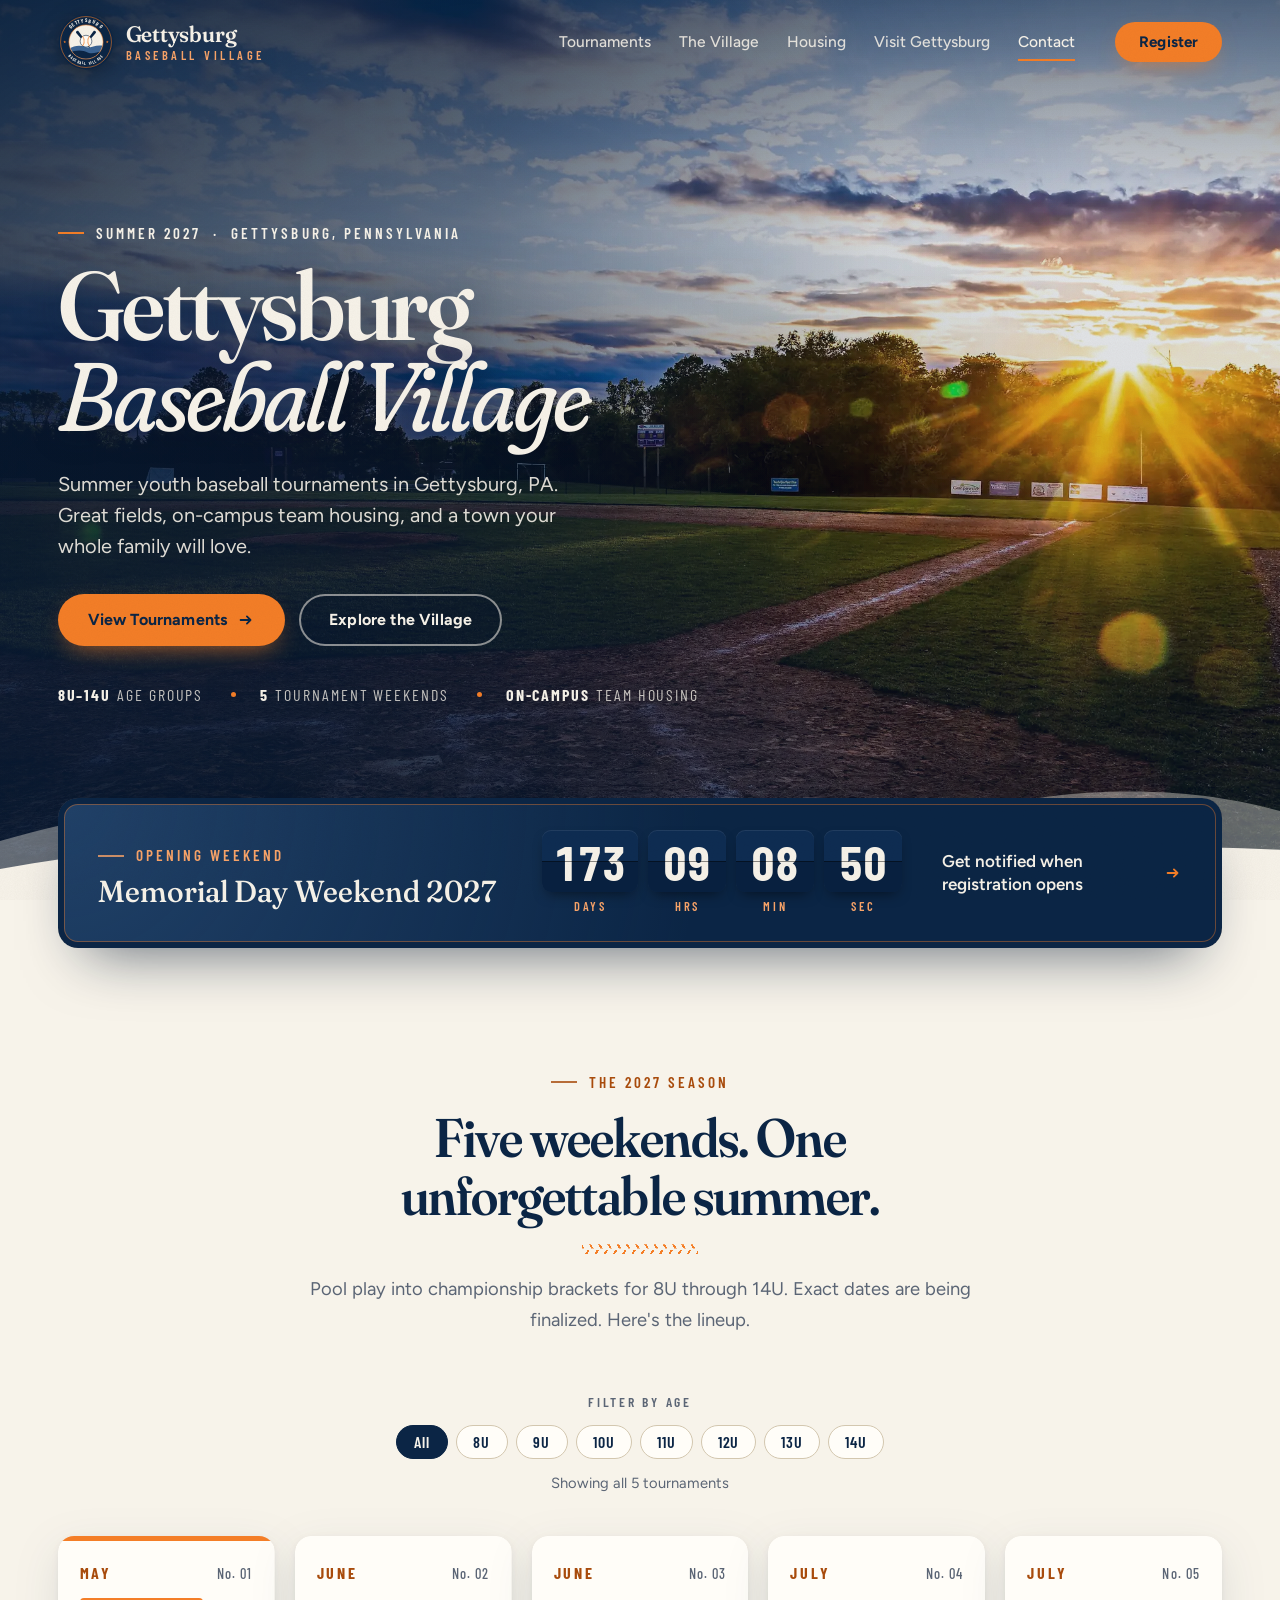
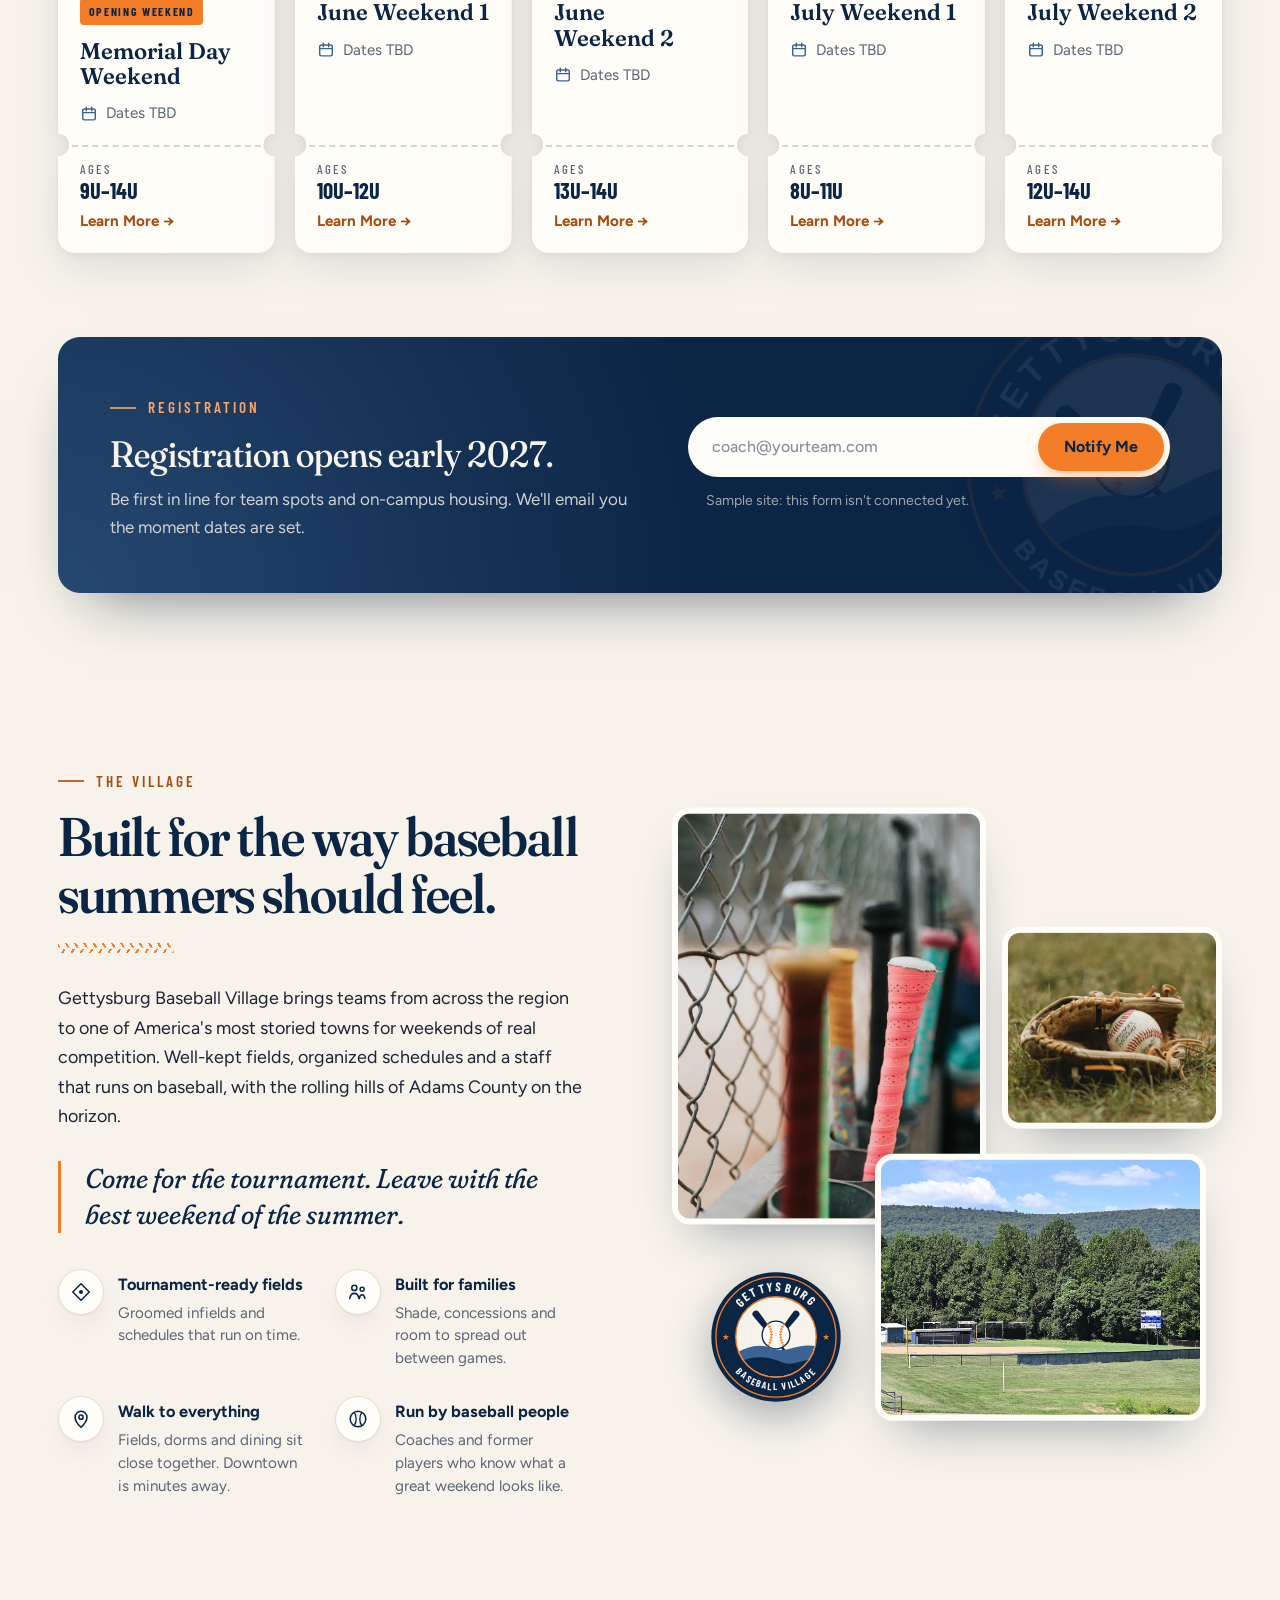
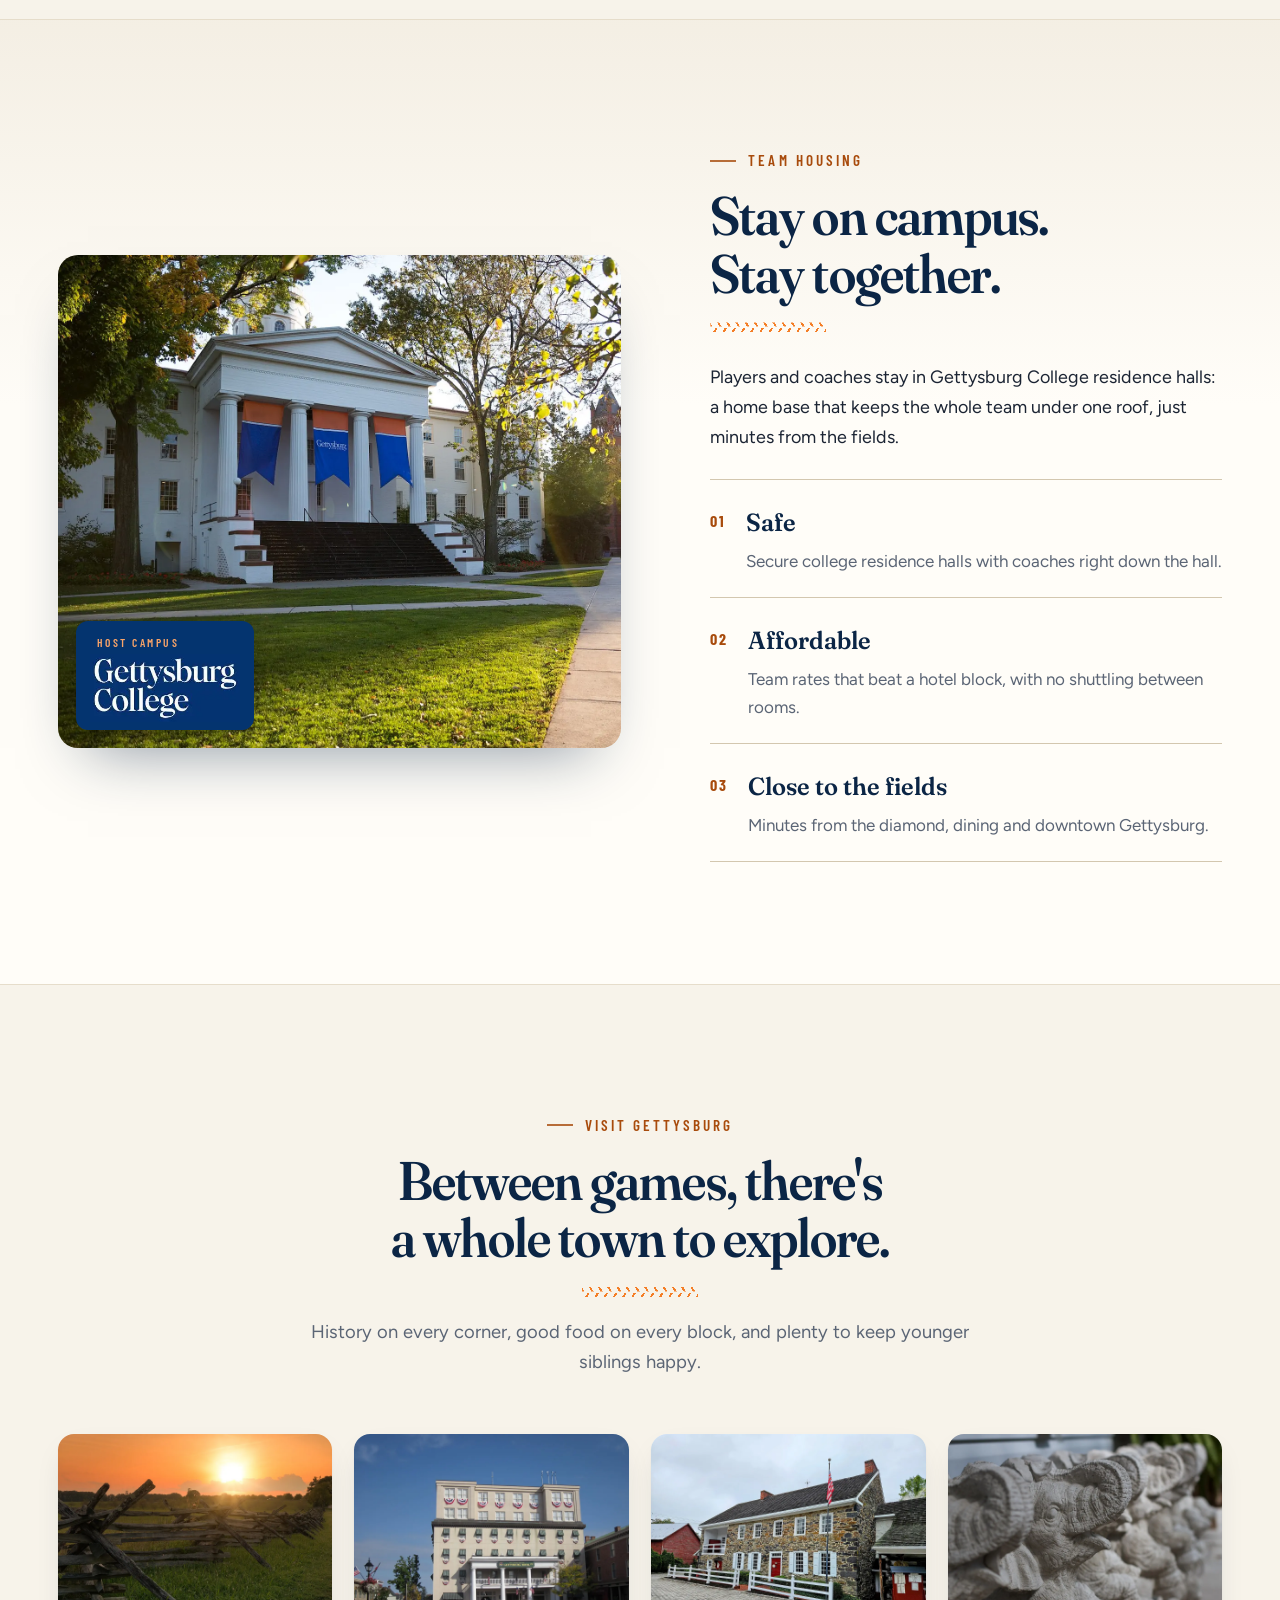
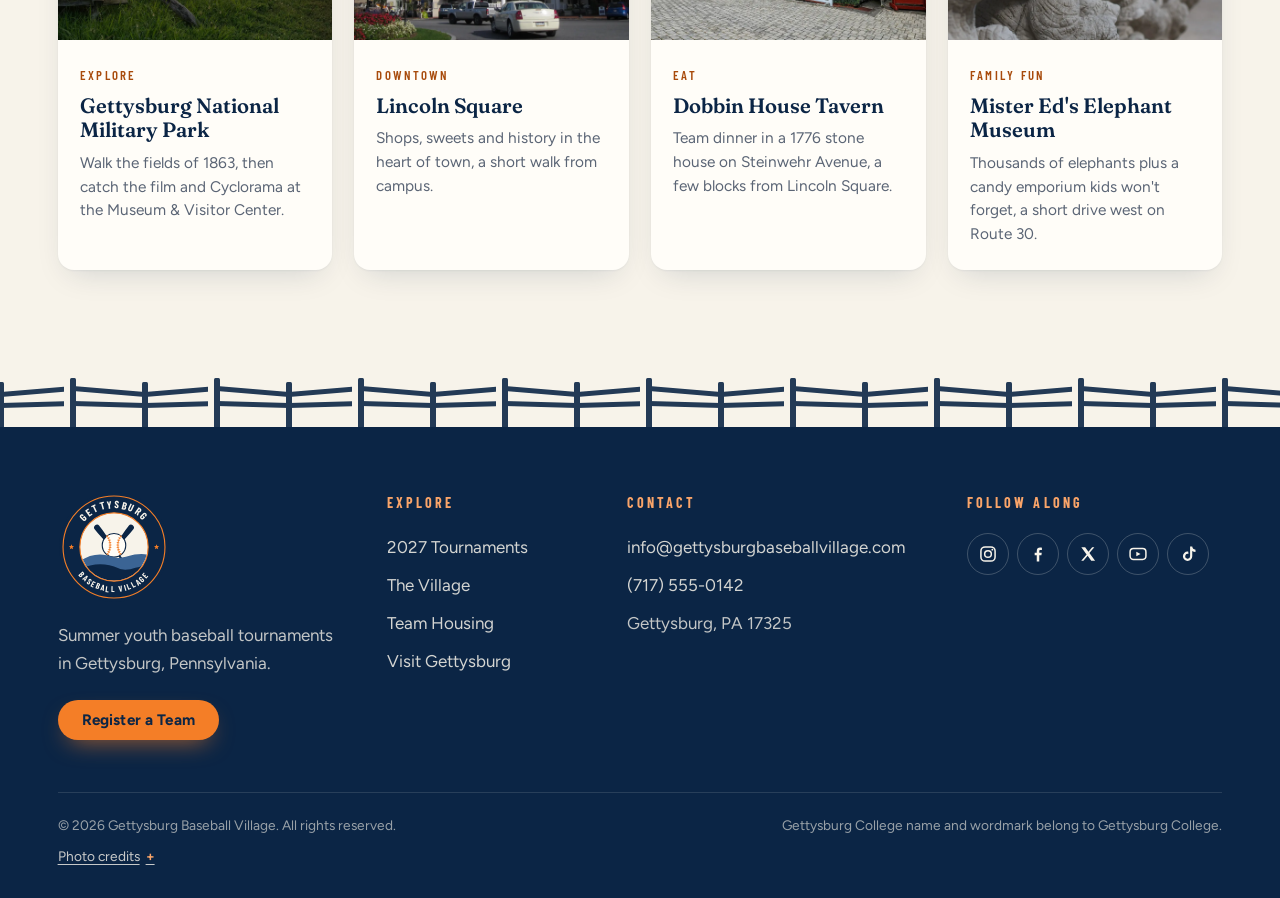
==== commit 85b07615: "Widen layout for large screens Raise the content lane from 1200px to 1680px with a fluid gutter, sca" ====
--- a/index.html
+++ b/index.html
@@ -153,7 +153,7 @@
     <!-- ============ COUNTDOWN ============ -->
     <section class="countdown-wrap" aria-labelledby="countdown-title">
       <div class="container">
-        <div class="scoreboard reveal" id="scoreboard">
+        <div class="scoreboard hero-anim" id="scoreboard" style="--i:5">
           <div class="scoreboard-label">
             <p class="eyebrow eyebrow-orange">Opening Weekend</p>
             <h2 id="countdown-title" class="scoreboard-title">Memorial Day Weekend 2027</h2>
--- a/css/styles.css
+++ b/css/styles.css
@@ -21,7 +21,8 @@
   --sans: 'Figtree', system-ui, -apple-system, 'Segoe UI', sans-serif;
   --cond: 'Barlow Condensed', 'Arial Narrow', sans-serif;
 
-  --gutter: clamp(16px, 4vw, 32px);
+  --gutter: clamp(16px, 4.5vw, 80px);
+  --maxw: 1680px;
   --radius: 16px;
   --header-h: 84px;
   --ease-out: cubic-bezier(.2, .7, .2, 1);
@@ -32,6 +33,7 @@
 *, *::before, *::after { box-sizing: border-box; }
 
 html {
+  font-size: clamp(16px, calc(.55vw + 8px), 19px);
   scroll-behavior: smooth;
   -webkit-text-size-adjust: 100%;
 }
@@ -103,7 +105,7 @@
 
 .container {
   width: 100%;
-  max-width: calc(1200px + 2 * var(--gutter));
+  max-width: calc(var(--maxw) + 2 * var(--gutter));
   margin-inline: auto;
   padding-inline: var(--gutter);
 }
@@ -394,8 +396,8 @@
 /* ---------- Hero ---------- */
 .hero {
   position: relative;
-  min-height: 640px;
-  height: min(100svh, 940px);
+  display: flex;
+  min-height: clamp(680px, 100svh, 1120px);
   overflow: hidden;
   background: var(--navy-deep);
   color: var(--cream);
@@ -430,15 +432,15 @@
   display: flex;
   flex-direction: column;
   justify-content: flex-end;
-  height: 100%;
-  padding-bottom: clamp(150px, 19vw, 230px);
+  padding-top: calc(var(--header-h) + 48px);
+  padding-bottom: clamp(150px, 15vw, 250px);
 }
 .hero-title {
   display: flex;
   flex-direction: column;
   font-family: var(--serif);
   font-weight: 600;
-  font-size: clamp(3.4rem, 8.4vw, 7rem);
+  font-size: clamp(3.4rem, 7.6vw, 8.6rem);
   line-height: .94;
   letter-spacing: -.025em;
   font-variation-settings: "opsz" 144, "SOFT" 30;
@@ -643,12 +645,12 @@
 }
 .ticket-wrap {
   display: flex;
-  flex: 1 1 200px;
-  max-width: 228px;
+  flex: 0 1 calc((100% - 4 * 20px) / 5);
+  min-width: 0;
   filter: drop-shadow(0 2px 3px rgba(11, 37, 69, .06)) drop-shadow(0 14px 22px rgba(11, 37, 69, .1));
 }
 .ticket {
-  --stub: 108px;
+  --stub: 6.75rem;
   position: relative;
   display: flex;
   flex-direction: column;
@@ -839,7 +841,7 @@
   align-items: center;
   gap: clamp(48px, 7vw, 104px);
 }
-.village-copy > p { font-size: 1.12rem; }
+.village-copy > p { max-width: 60ch; font-size: 1.12rem; }
 .pull-quote {
   margin: 30px 0 36px;
   padding-left: 24px;
@@ -879,7 +881,7 @@
 .feature h3 { margin: 2px 0 4px; font-size: 1.02rem; font-weight: 700; color: var(--navy); }
 .feature p { margin: 0; font-size: .95rem; line-height: 1.5; color: var(--muted); }
 
-.mosaic { position: relative; aspect-ratio: 1 / 1.08; }
+.mosaic { position: relative; width: 100%; max-width: 760px; margin-left: auto; aspect-ratio: 1 / 1.08; }
 .mosaic-item {
   position: absolute;
   margin: 0;
@@ -977,7 +979,7 @@
   color: var(--orange-light);
 }
 .college-mark { width: 150px; height: auto; }
-.housing-copy > p { font-size: 1.12rem; }
+.housing-copy > p { max-width: 60ch; font-size: 1.12rem; }
 .pillars { margin: 28px 0 0; padding: 0; list-style: none; }
 .pillar {
   display: flex;
@@ -1213,6 +1215,7 @@
 
 /* ---------- Responsive ---------- */
 @media (max-width: 1100px) {
+  .ticket-wrap { flex-basis: calc((100% - 2 * 20px) / 3); }
   .visit-grid { grid-template-columns: repeat(2, 1fr); }
   .footer-grid { grid-template-columns: 1fr 1fr; }
   .scoreboard { grid-template-columns: 1fr auto; }
@@ -1243,8 +1246,8 @@
   .tile-num { min-width: 0; width: 100%; }
   .tile { flex: 1; }
   .features { grid-template-columns: 1fr; }
-  .ticket-wrap { max-width: none; flex-basis: 100%; }
-  .ticket { --stub: 96px; }
+  .ticket-wrap { flex-basis: 100%; }
+  .ticket { --stub: 6rem; }
   .ticket-main { padding-bottom: 16px; }
   .ticket-stub { flex-direction: row; align-items: flex-end; height: var(--stub); }
   .ticket-more { align-self: flex-end; }
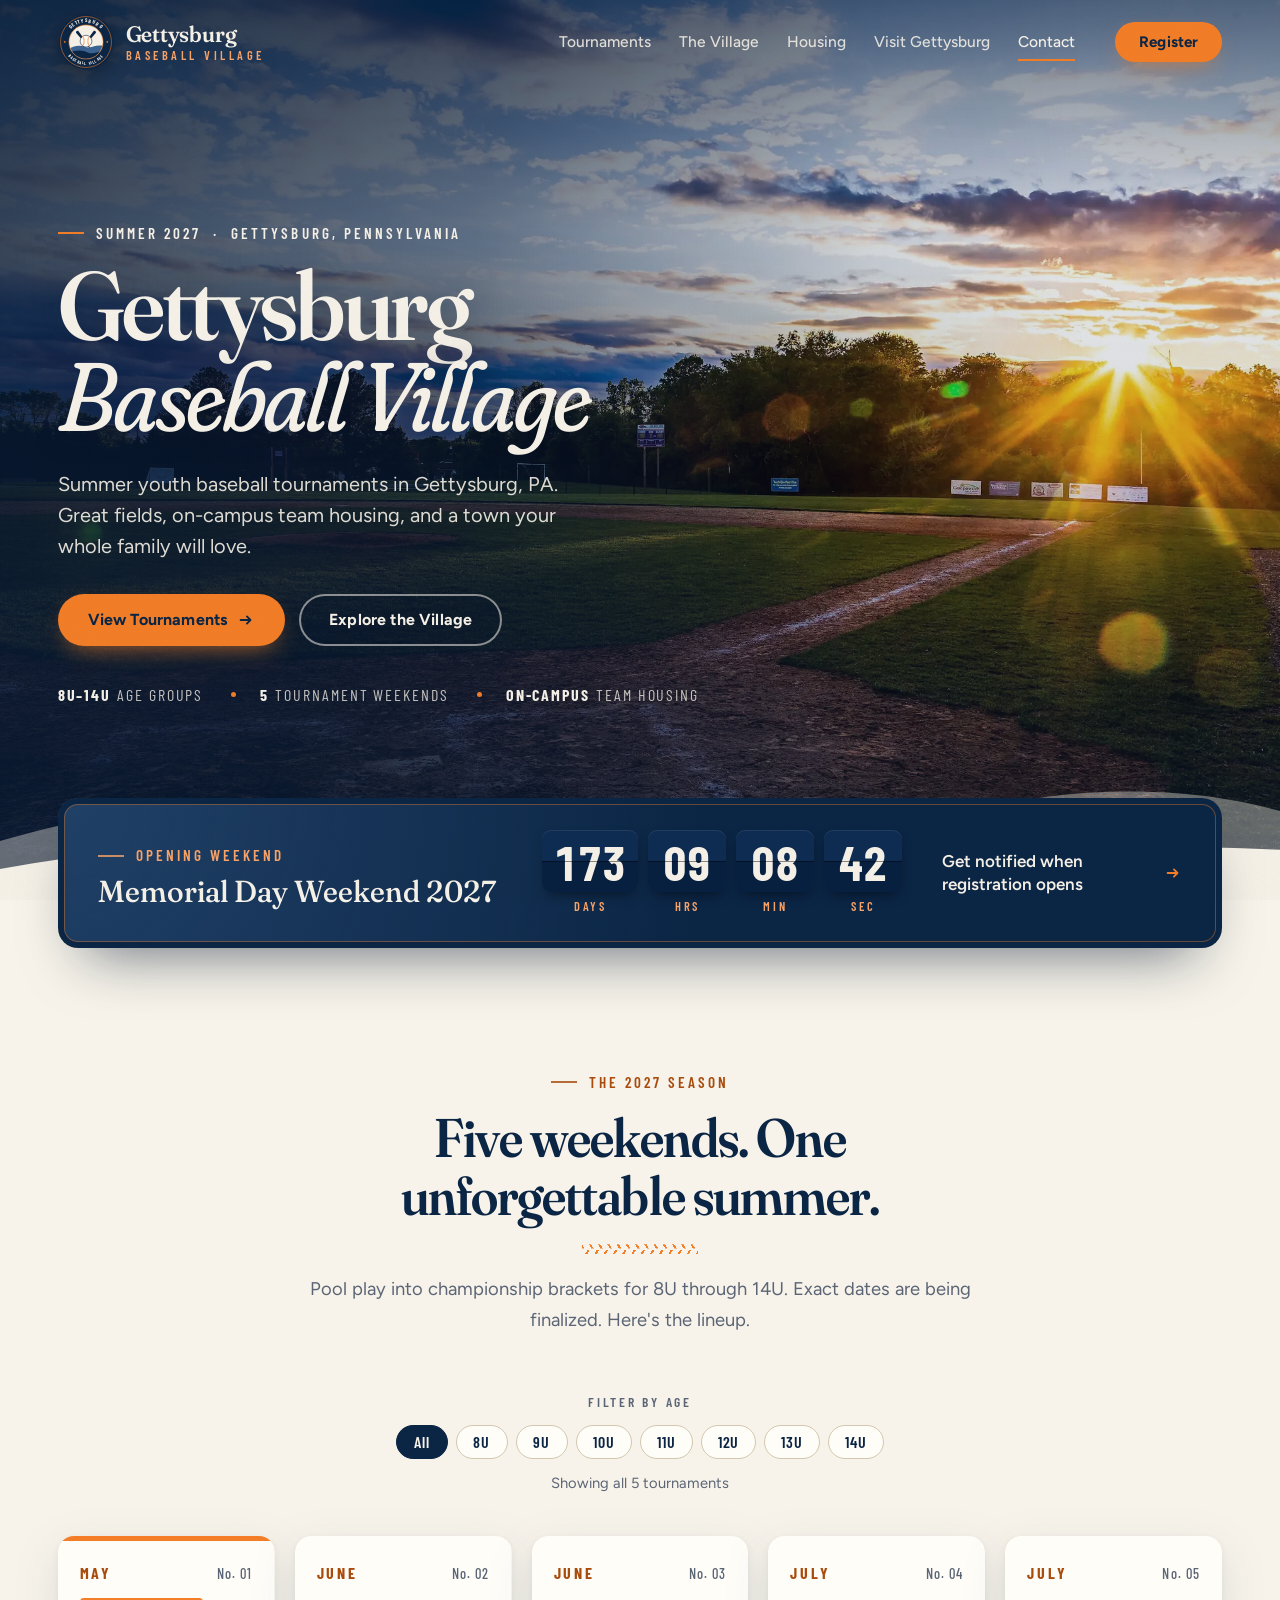
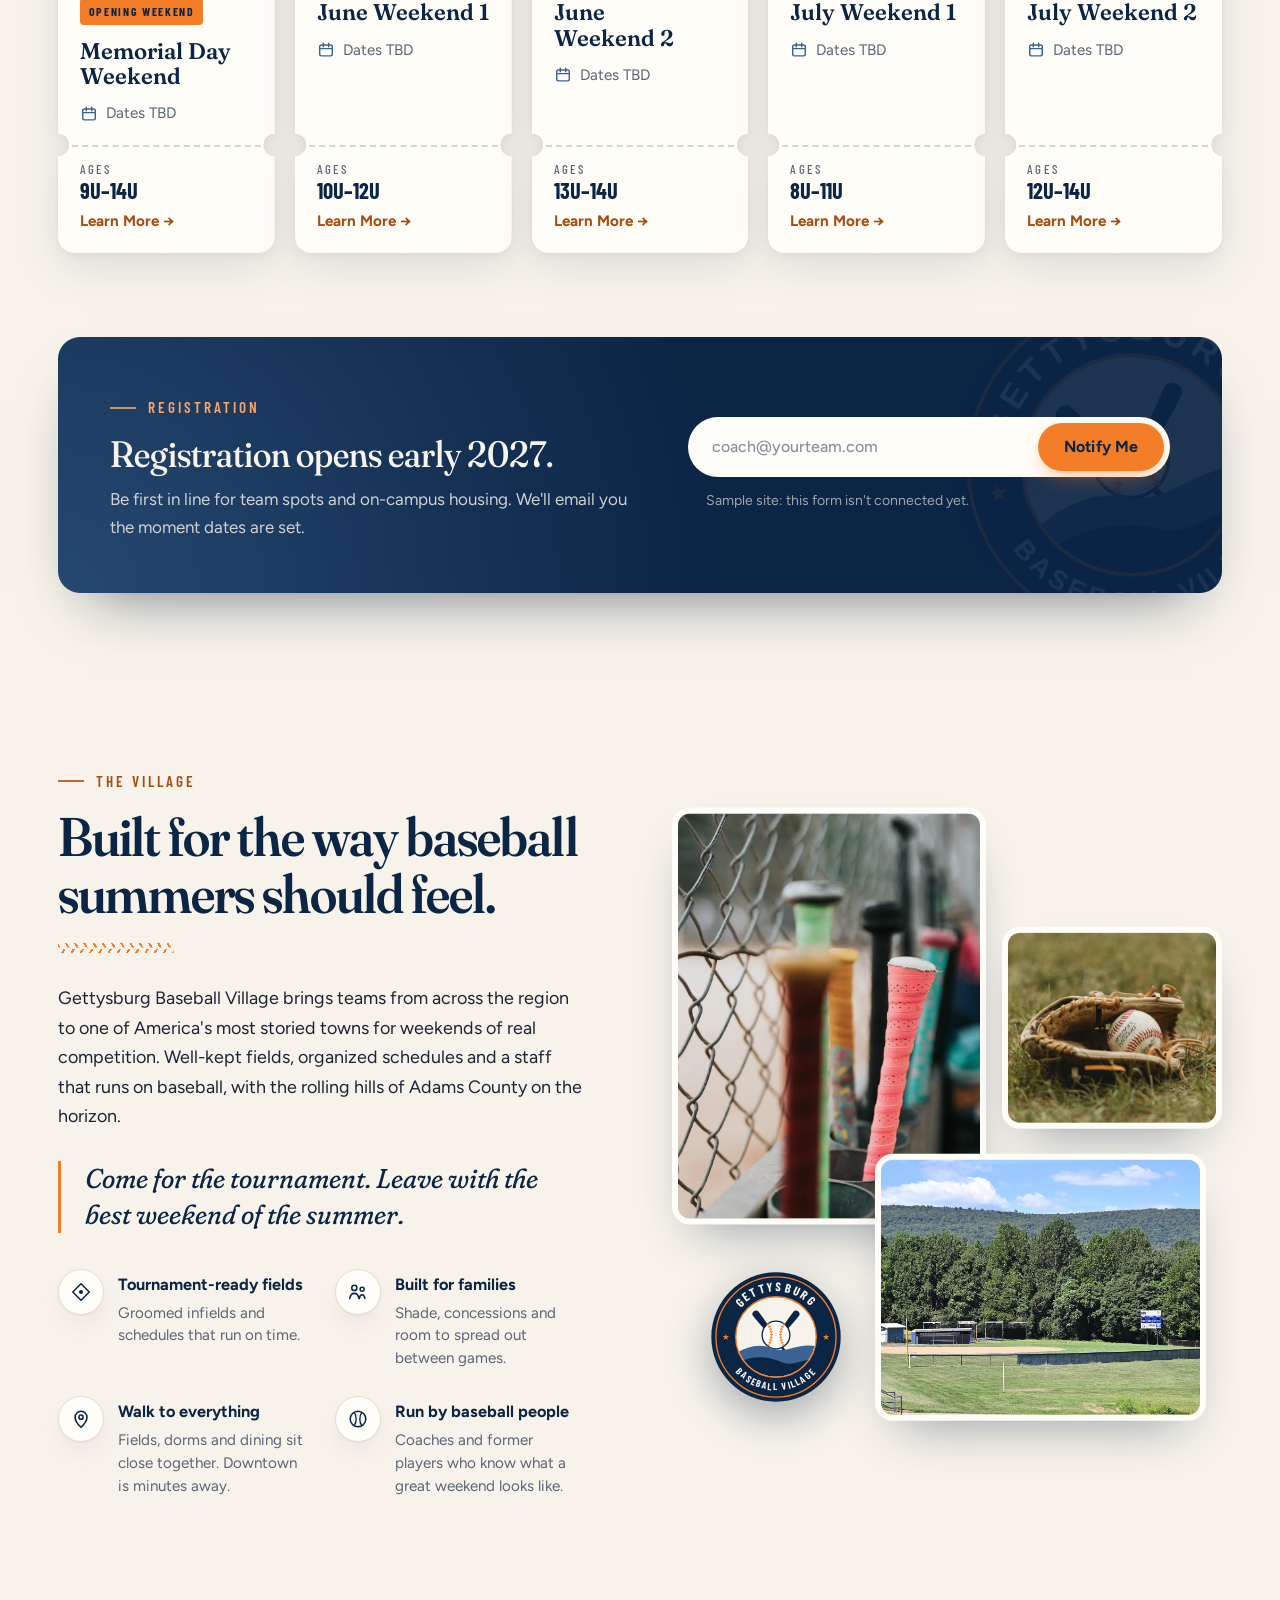
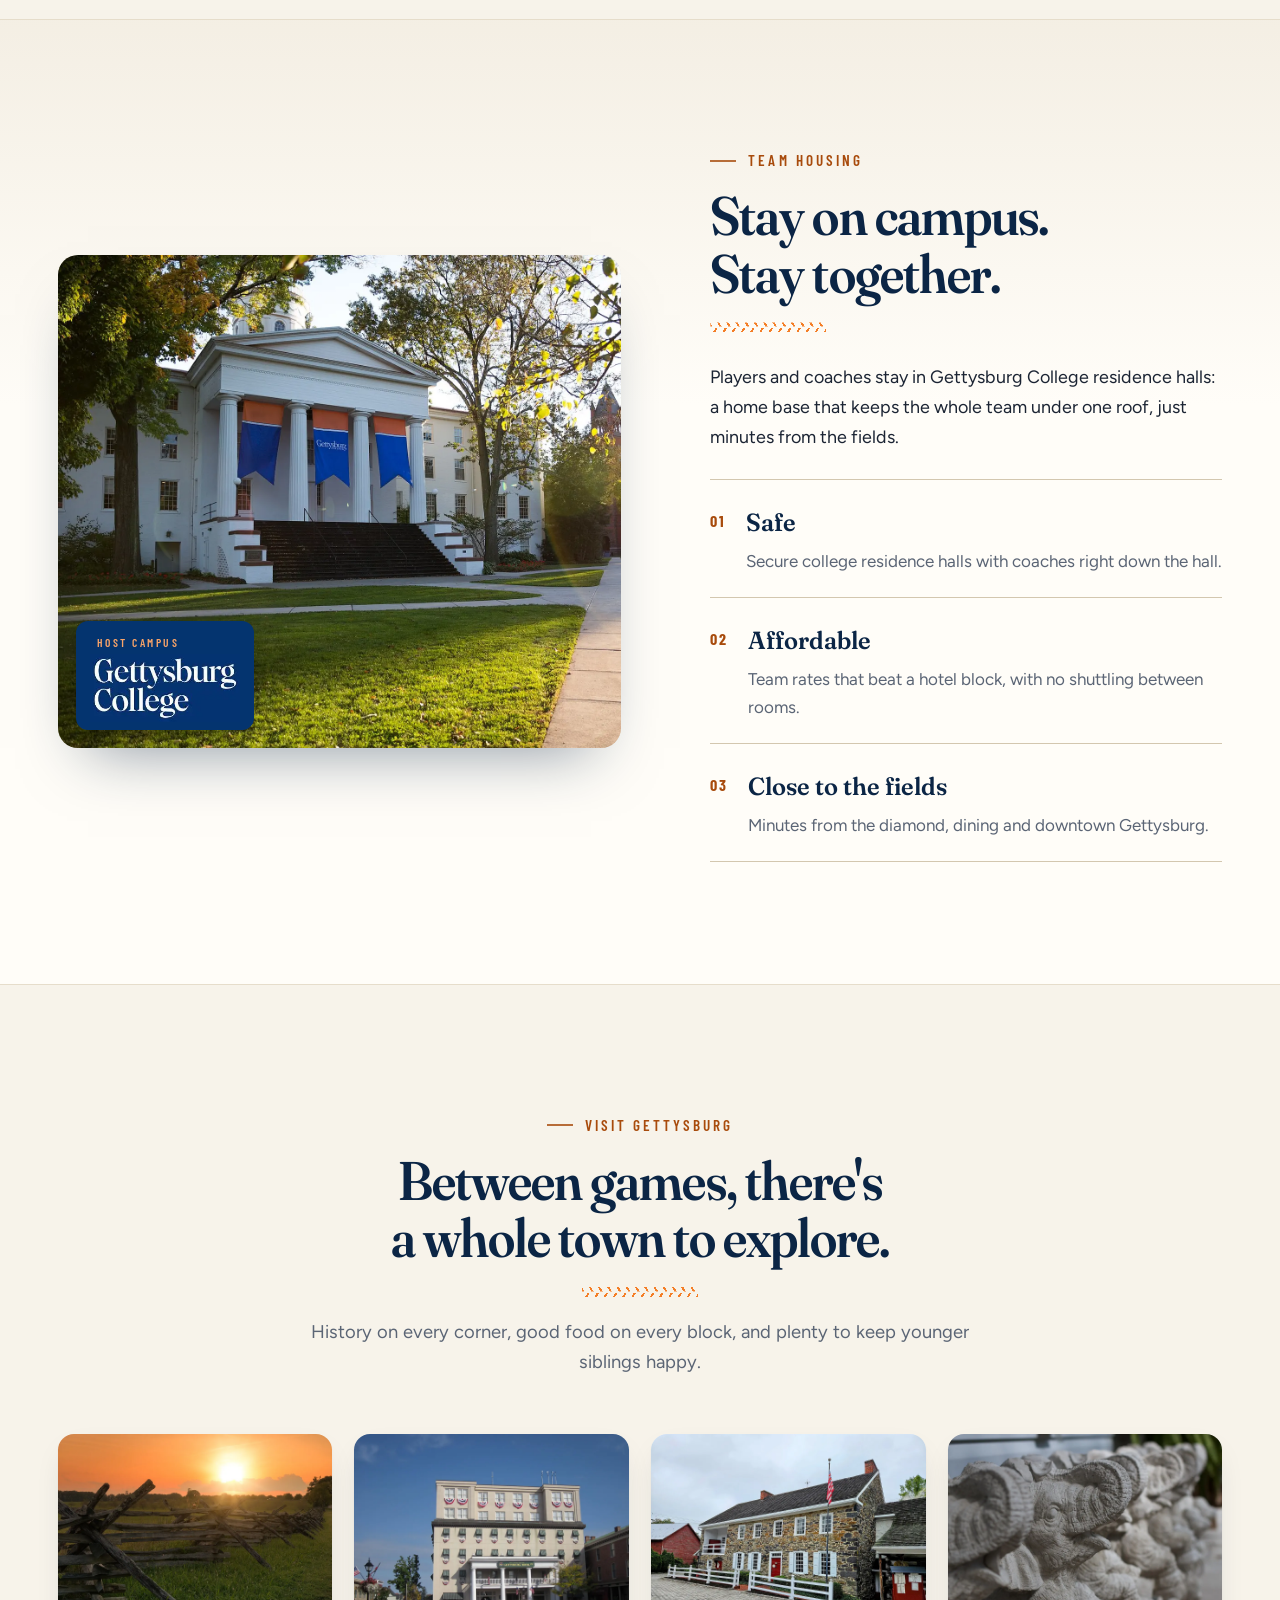
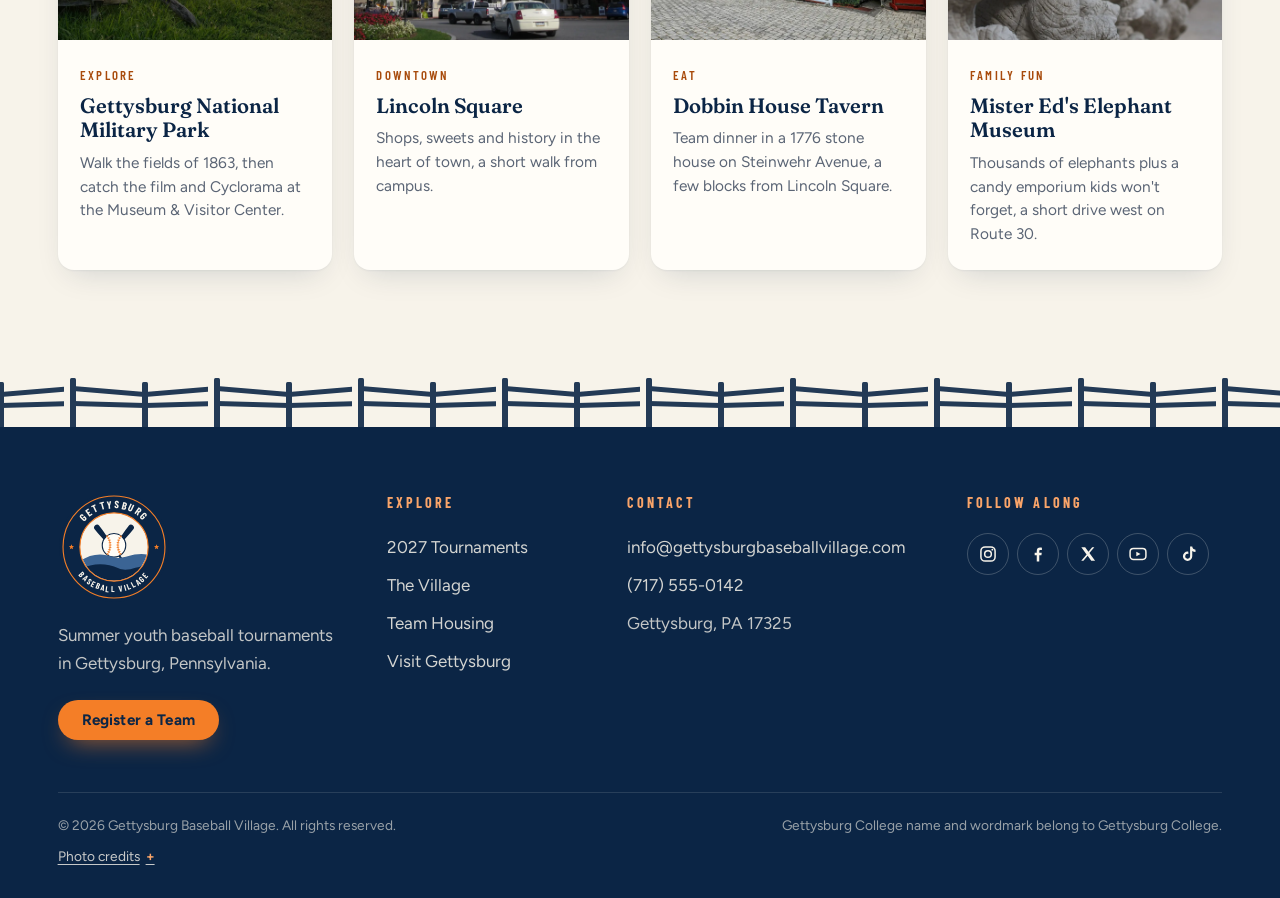
==== commit e51e28d4: "Version CSS and JS links to bust browser cache GitHub Pages serves assets with max-age=600, so retur" ====
--- a/index.html
+++ b/index.html
@@ -12,7 +12,7 @@
   <link rel="preconnect" href="https://fonts.gstatic.com" crossorigin />
   <link href="https://fonts.googleapis.com/css2?family=Barlow+Condensed:wght@500;600;700&family=Figtree:ital,wght@0,400..700;1,400..500&family=Fraunces:ital,opsz,wght,SOFT@0,9..144,300..800,0..100;1,9..144,300..700,0..100&display=swap" rel="stylesheet" />
   <link rel="preload" as="image" href="images/hero.webp" fetchpriority="high" />
-  <link rel="stylesheet" href="css/styles.css" />
+  <link rel="stylesheet" href="css/styles.css?v=3" />
 
   <link rel="icon" type="image/svg+xml" href="./favicon.svg" />
   <link rel="icon" type="image/png" sizes="32x32" href="./favicon-32.png" />
@@ -516,6 +516,6 @@
     </div>
   </dialog>
 
-  <script src="js/main.js" defer></script>
+  <script src="js/main.js?v=3" defer></script>
 </body>
 </html>
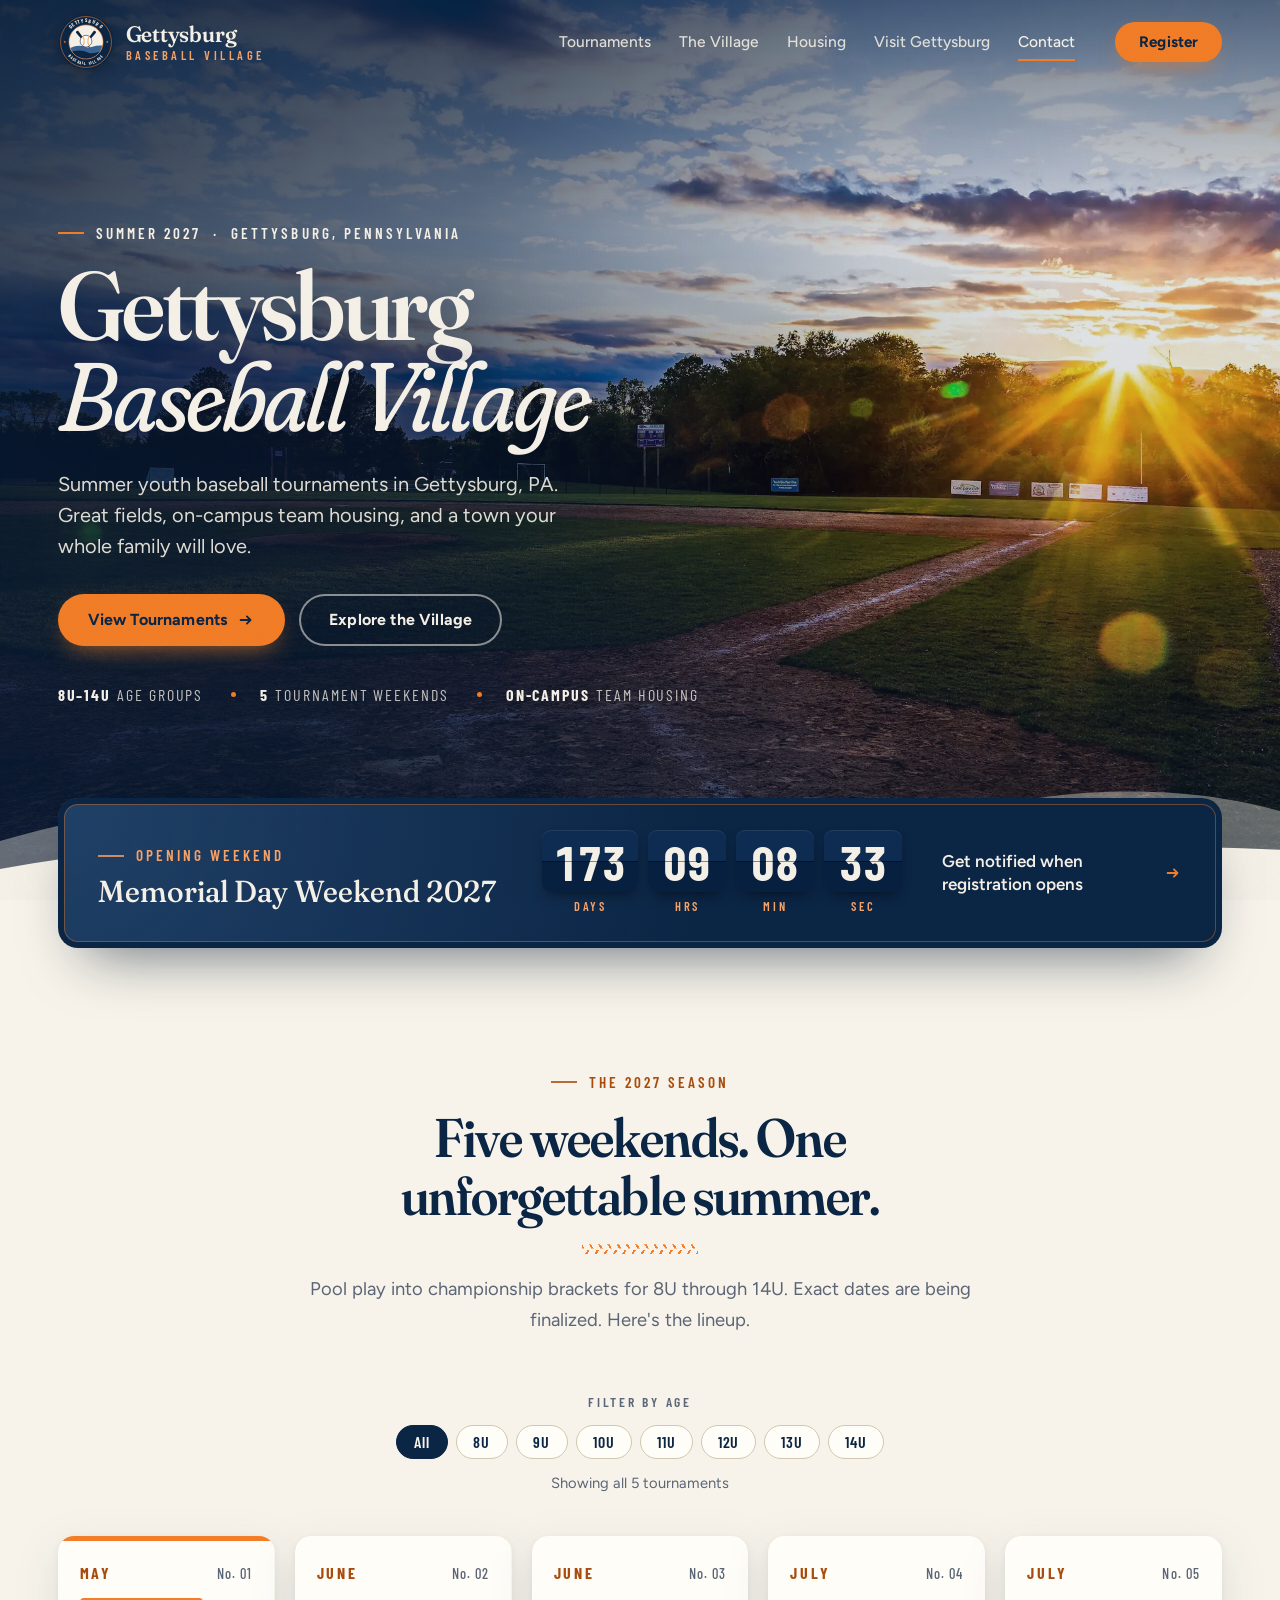
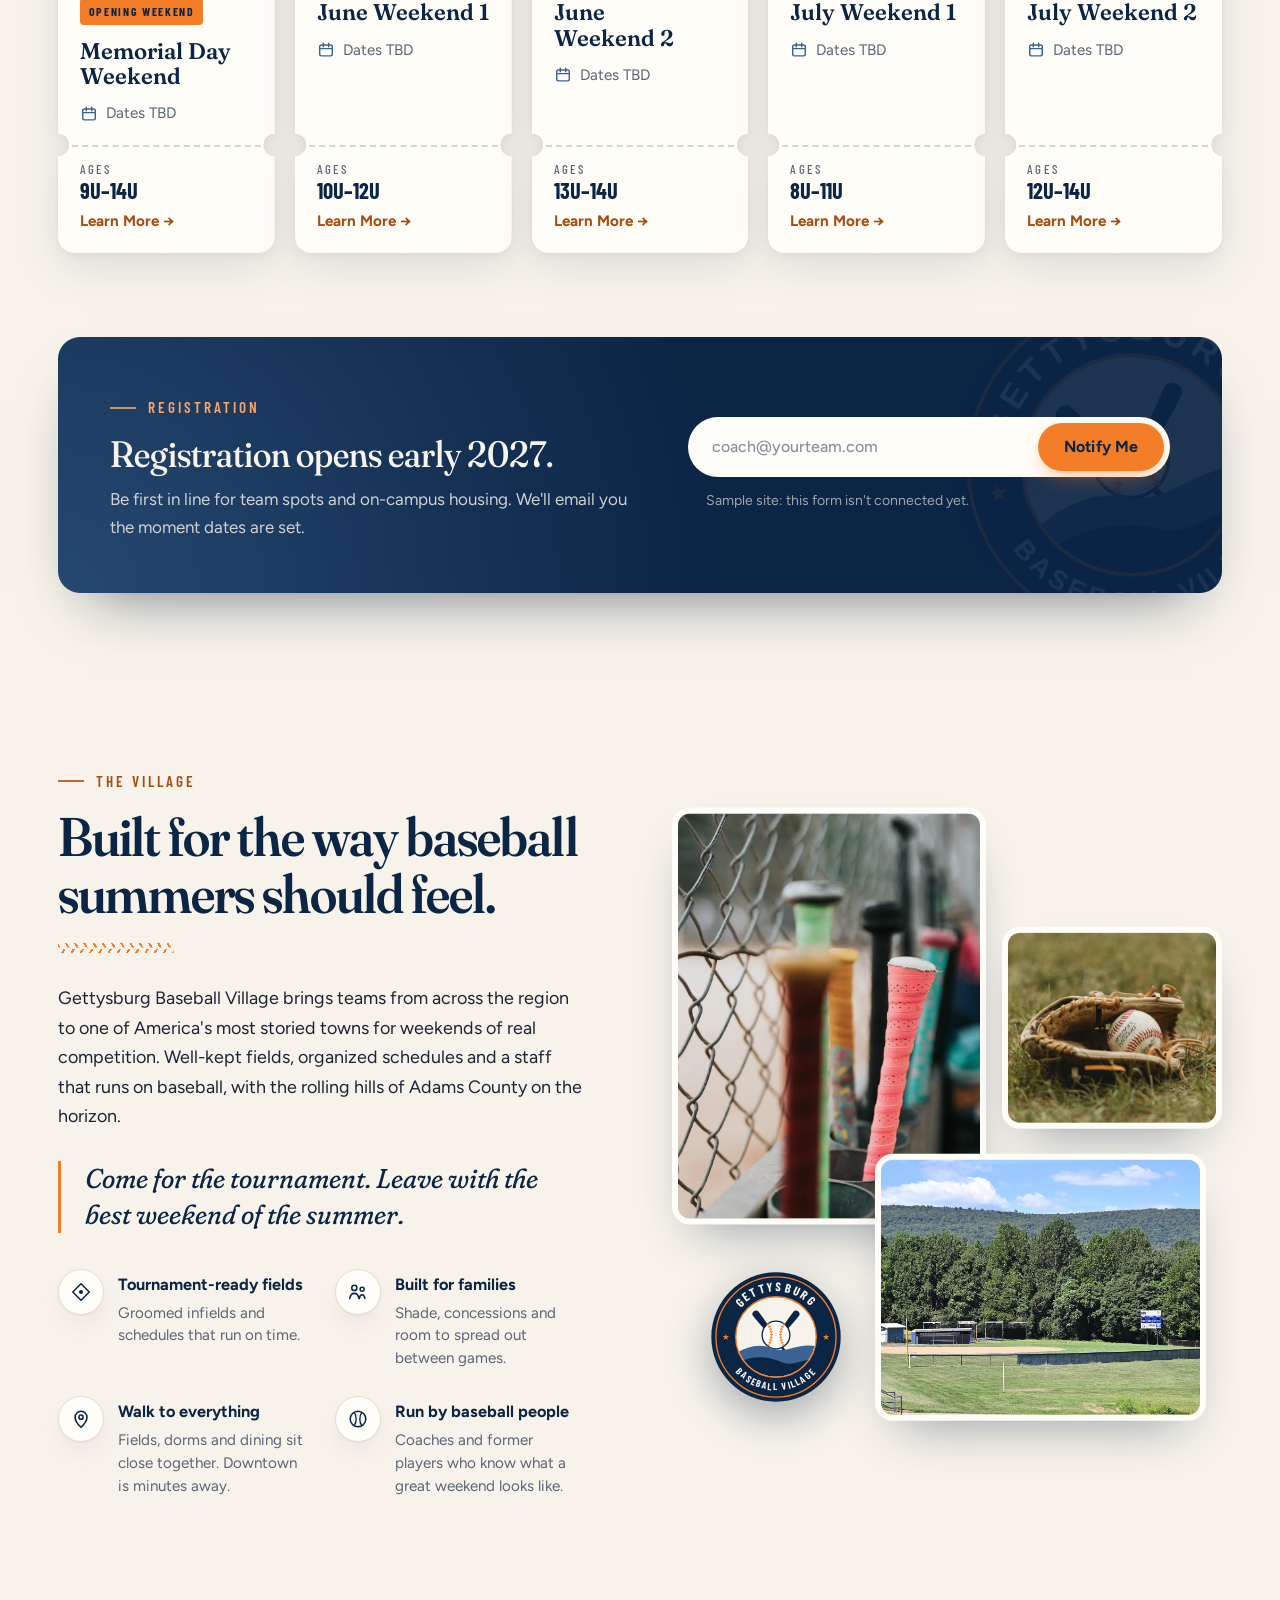
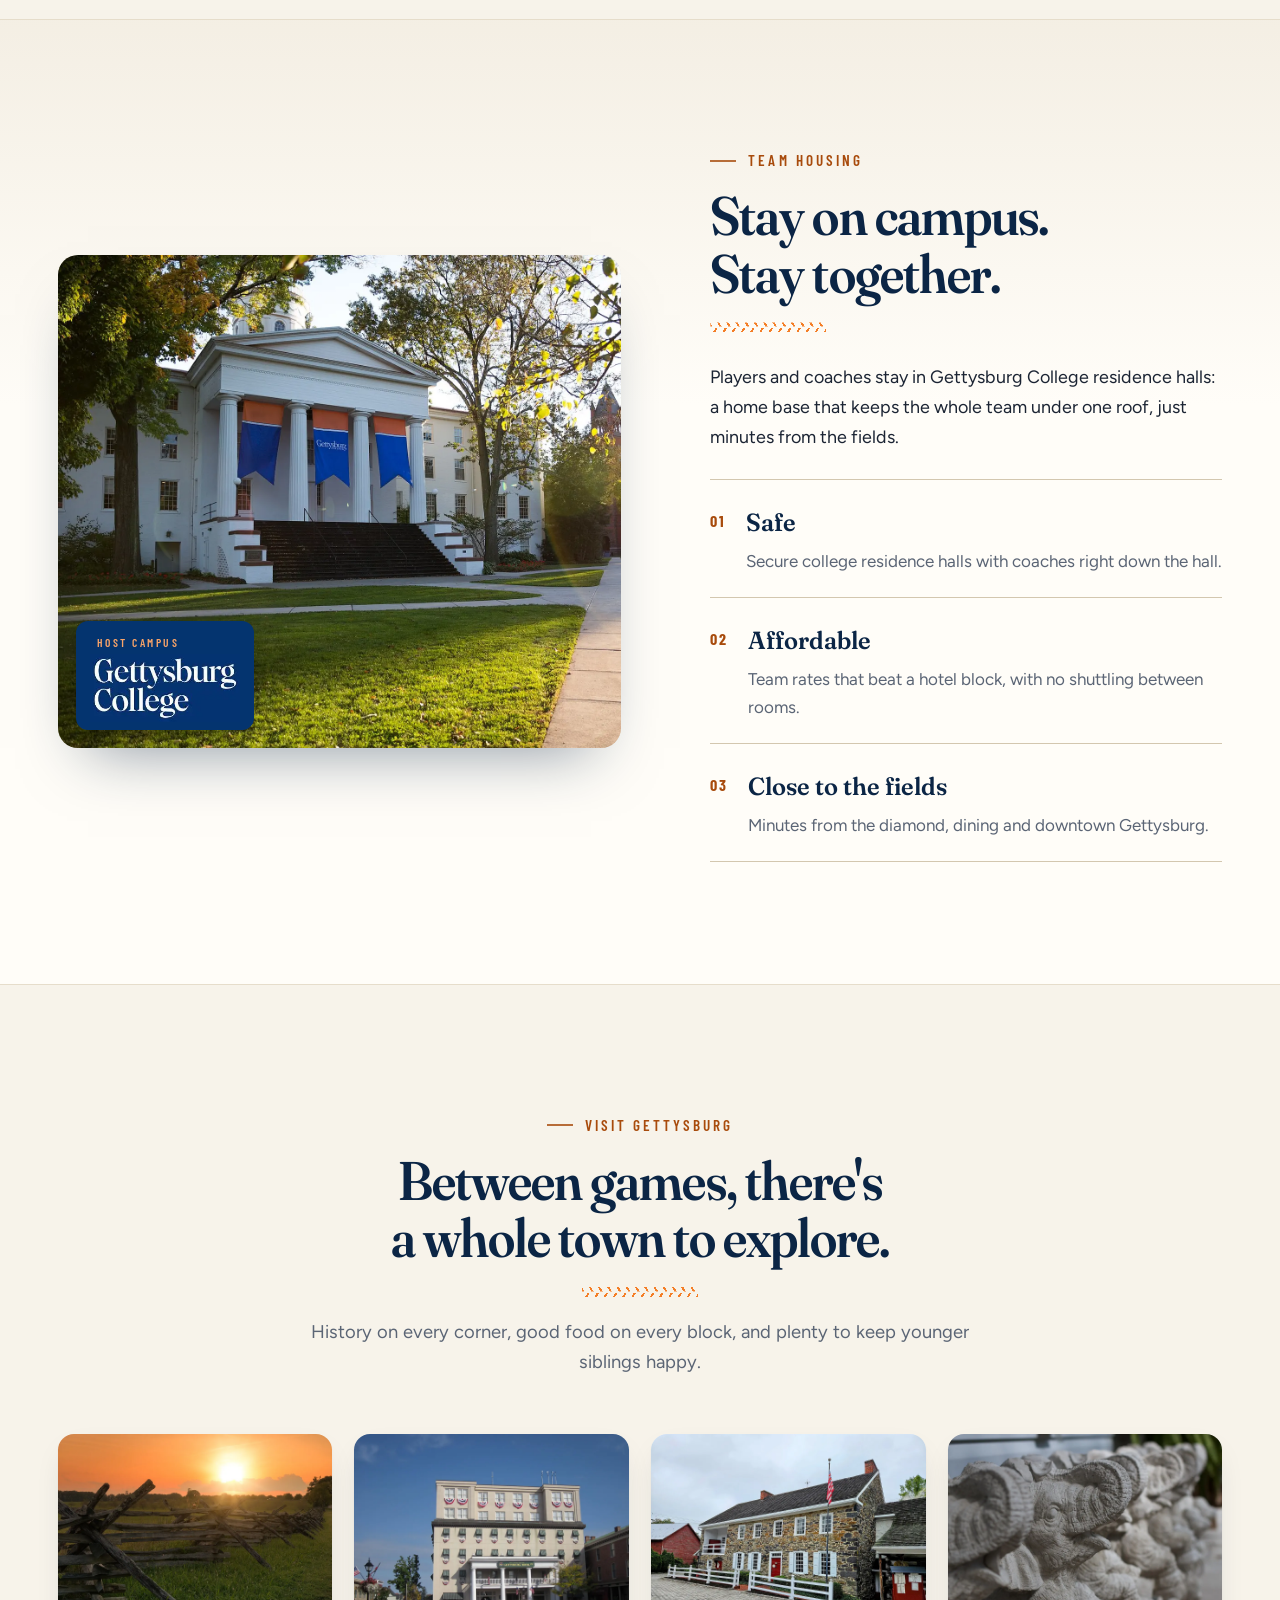
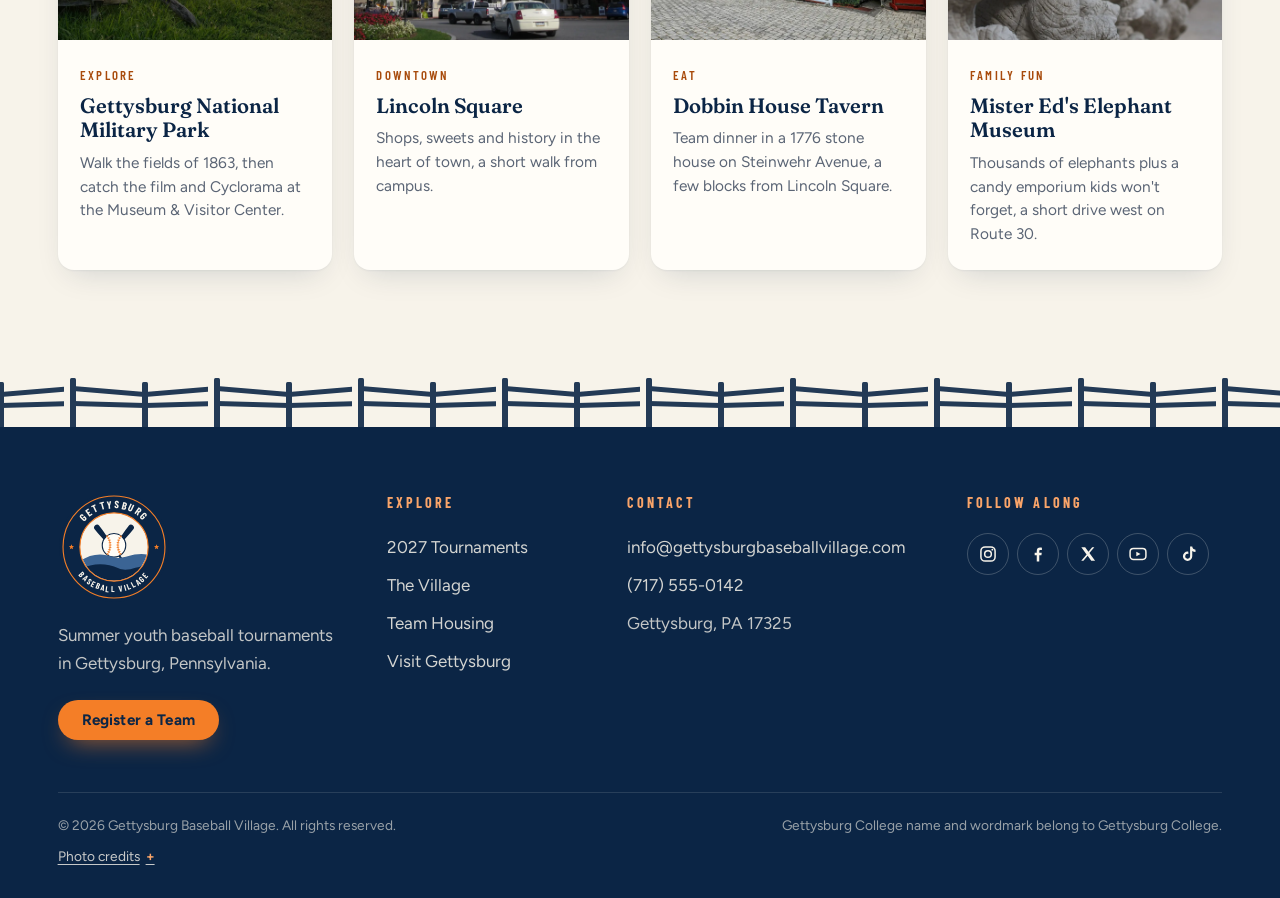
==== commit 034d89ec: "Scale type and layout up on wide screens At 100% zoom on a ~1960px display the page now matches how " ====
--- a/index.html
+++ b/index.html
@@ -12,7 +12,7 @@
   <link rel="preconnect" href="https://fonts.gstatic.com" crossorigin />
   <link href="https://fonts.googleapis.com/css2?family=Barlow+Condensed:wght@500;600;700&family=Figtree:ital,wght@0,400..700;1,400..500&family=Fraunces:ital,opsz,wght,SOFT@0,9..144,300..800,0..100;1,9..144,300..700,0..100&display=swap" rel="stylesheet" />
   <link rel="preload" as="image" href="images/hero.webp" fetchpriority="high" />
-  <link rel="stylesheet" href="css/styles.css?v=3" />
+  <link rel="stylesheet" href="css/styles.css?v=4" />
 
   <link rel="icon" type="image/svg+xml" href="./favicon.svg" />
   <link rel="icon" type="image/png" sizes="32x32" href="./favicon-32.png" />
--- a/css/styles.css
+++ b/css/styles.css
@@ -21,10 +21,10 @@
   --sans: 'Figtree', system-ui, -apple-system, 'Segoe UI', sans-serif;
   --cond: 'Barlow Condensed', 'Arial Narrow', sans-serif;
 
-  --gutter: clamp(16px, 4.5vw, 80px);
-  --maxw: 1680px;
+  --gutter: clamp(16px, 4.5vw, 96px);
+  --maxw: 1800px;
   --radius: 16px;
-  --header-h: 84px;
+  --header-h: 5.25rem;
   --ease-out: cubic-bezier(.2, .7, .2, 1);
   --shadow-soft: 0 1px 2px rgba(11, 37, 69, .05), 0 12px 32px -12px rgba(11, 37, 69, .18);
 }
@@ -33,7 +33,7 @@
 *, *::before, *::after { box-sizing: border-box; }
 
 html {
-  font-size: clamp(16px, calc(.55vw + 8px), 19px);
+  font-size: clamp(16px, calc(.94vw + 2.4px), 22px);
   scroll-behavior: smooth;
   -webkit-text-size-adjust: 100%;
 }
@@ -110,7 +110,7 @@
   padding-inline: var(--gutter);
 }
 
-section[id], footer[id] { scroll-margin-top: 72px; }
+section[id], footer[id] { scroll-margin-top: calc(4.25rem + 4px); }
 
 /* ---------- Type helpers ---------- */
 .eyebrow {
@@ -264,7 +264,7 @@
   height: var(--header-h);
   transition: height .35s var(--ease-out);
 }
-.is-scrolled .header-inner { height: 68px; }
+.is-scrolled .header-inner { height: 4.25rem; }
 
 .brand {
   display: flex;
@@ -275,13 +275,13 @@
   margin-right: auto;
 }
 .brand-badge {
-  width: 56px; height: 56px;
+  width: 3.5rem; height: 3.5rem;
   flex: none;
   filter: drop-shadow(0 4px 10px rgba(0, 0, 0, .3));
   transition: width .35s var(--ease-out), height .35s var(--ease-out), transform .6s var(--ease-out);
 }
 .brand:hover .brand-badge { transform: rotate(-10deg); }
-.is-scrolled .brand-badge { width: 46px; height: 46px; }
+.is-scrolled .brand-badge { width: 2.875rem; height: 2.875rem; }
 .brand-text { display: flex; flex-direction: column; line-height: 1; }
 .brand-name {
   font-family: var(--serif);
